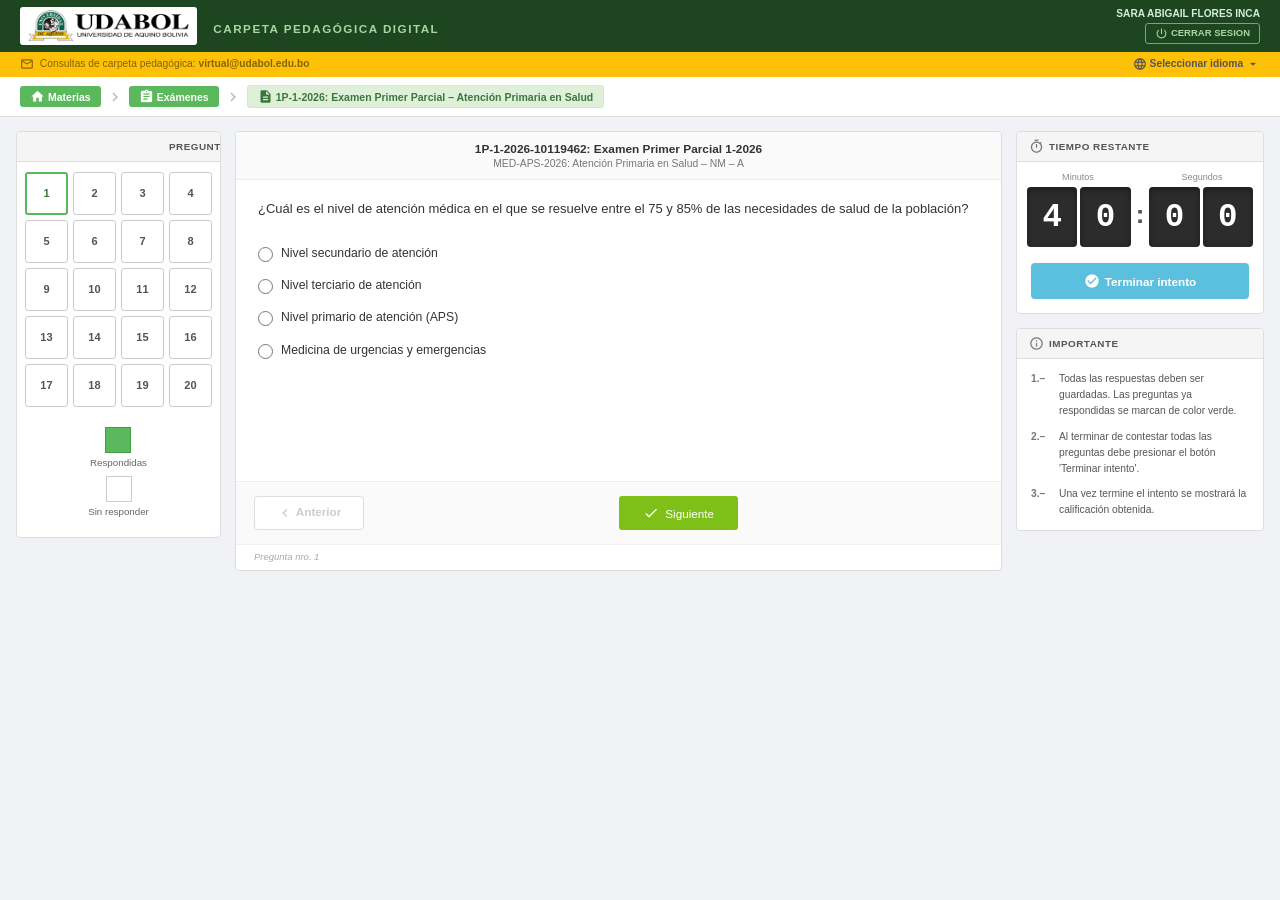
==== index.html @ d642ee8e "mi frist commit v1 feat: new clonw interface" ====
<!DOCTYPE html>
<html lang="es">
<head>
    <meta charset="UTF-8">
    <meta name="viewport" content="width=device-width, initial-scale=1.0">
    <title>Examen Primer Parcial – Atención Primaria | UDABOL</title>
    <link href="https://fonts.googleapis.com/icon?family=Material+Icons" rel="stylesheet">
    <link href="https://fonts.googleapis.com/css2?family=Roboto:wght@400;500;700&display=swap" rel="stylesheet">
    <link rel="stylesheet" href="stile.css">
</head>
<body>

    
<!-- TOP BAR -->
<div class="topbar">
    <div class="topbar-left">
        <div class="logo-box">
            <img src="udabol-logo.png" alt="UDABOL" class="logo-img">
        </div>
        <span class="topbar-center-title">CARPETA PEDAGÓGICA DIGITAL</span>
    </div>
    <div class="topbar-right">
        <div class="topbar-userblock">
            <span class="topbar-username" id="topbar-username">SARA ABIGAIL FLORES INCA</span>
            <button class="btn-cerrar-sesion" onclick="finishAttempt()">
                <span class="material-icons" style="font-size:13px;vertical-align:middle;">power_settings_new</span>
                CERRAR SESION
            </button>
        </div>
    </div>
</div>

<!-- BARRA AMARILLA -->
<div class="alertbar">
    <span>
        <span class="material-icons alertbar-icon">mail_outline</span>
        Consultas de carpeta pedagógica:
        <a href="mailto:virtual@udabol.edu.bo">virtual@udabol.edu.bo</a>
    </span>
    <span class="alertbar-lang">
        <span class="material-icons" style="font-size:14px;vertical-align:middle;">language</span>
        Seleccionar idioma
        <span class="material-icons" style="font-size:14px;vertical-align:middle;">arrow_drop_down</span>
    </span>
</div>

<!-- BREADCRUMB -->
<div class="breadcrumb-bar">
    <span class="crumb crumb-green">
        <span class="material-icons crumb-icon">home</span> Materias
    </span>
    <span class="material-icons crumb-sep">chevron_right</span>
    <span class="crumb crumb-green">
        <span class="material-icons crumb-icon">assignment</span> Exámenes
    </span>
    <span class="material-icons crumb-sep">chevron_right</span>
    <span class="crumb crumb-active">
        <span class="material-icons crumb-icon">description</span>
        1P-1-2026: Examen Primer Parcial – Atención Primaria en Salud
    </span>
</div>

<!-- GRID 3 COLUMNAS -->
<div class="page-grid">

    <!-- IZQUIERDA: Navegación -->
    <aside class="col-left">
        <div class="white-box">
            <div class="box-header">
                <span class="material-icons box-header-icon">grid_view</span>
                PREGUNTAS
            </div>
            <div class="qnav-grid" id="qnav-grid"></div>
            <div class="legend-row">
                <div class="legend-item">
                    <div class="leg-swatch swatch-green"></div>
                    <span>Respondidas</span>
                </div>
                <div class="legend-item">
                    <div class="leg-swatch swatch-empty"></div>
                    <span>Sin responder</span>
                </div>
            </div>
        </div>
    </aside>

    <!-- CENTRO: Pregunta -->
    <main class="col-center">
        <div class="white-box center-card">
            <div class="exam-meta">
                <div class="exam-meta-title">1P-1-2026-10119462: Examen Primer Parcial 1-2026</div>
                <div class="exam-meta-sub">MED-APS-2026: Atención Primaria en Salud – NM – A</div>
            </div>
            <div class="question-body" id="question-body">
                <div class="loading-init">
                    <div class="mini-spinner"></div>
                    <p>Cargando examen…</p>
                </div>
            </div>
            <div class="question-actions">
                <button id="prev-btn" class="btn-prev" onclick="goBack()" disabled>
                    <span class="material-icons" style="font-size:16px;vertical-align:middle;">chevron_left</span>
                    Anterior
                </button>
                <button id="next-btn" class="btn-next" onclick="saveAndNext()" disabled>
                    <span class="material-icons" style="font-size:16px;vertical-align:middle;">check</span>
                    Siguiente
                </button>
            </div>
            <div class="question-footer">
                <span id="q-footer-nro">Pregunta nro. —</span>
            </div>
        </div>
    </main>

    <!-- DERECHA: Timer + Info -->
    <aside class="col-right">
        <div class="white-box timer-card">
            <div class="box-header">
                <span class="material-icons box-header-icon">timer</span>
                TIEMPO RESTANTE
            </div>
            <div class="timer-block">
                <div class="timer-labels">
                    <span>Minutos</span>
                    <span></span>
                    <span>Segundos</span>
                </div>
                <div class="timer-digits" id="timer-digits">
                    <div class="digit" id="d0">4</div>
                    <div class="digit" id="d1">0</div>
                    <div class="t-sep">:</div>
                    <div class="digit" id="d2">0</div>
                    <div class="digit" id="d3">0</div>
                </div>
            </div>
            <div class="timer-btn-row">
                <button id="term-btn" class="btn-term" onclick="finishAttempt()">
                    <span class="material-icons" style="font-size:16px;vertical-align:middle;">check_circle</span>
                    Terminar intento
                </button>
            </div>
        </div>

        <div class="white-box info-card">
            <div class="box-header">
                <span class="material-icons box-header-icon">info_outline</span>
                IMPORTANTE
            </div>
            <ol class="info-list">
                <li>Todas las respuestas deben ser guardadas. Las preguntas ya respondidas se marcan de color verde.</li>
                <li>Al terminar de contestar todas las preguntas debe presionar el botón 'Terminar intento'.</li>
                <li>Una vez termine el intento se mostrará la calificación obtenida.</li>
            </ol>
        </div>
    </aside>
</div>

<!-- STATUS / OVERLAY / MODAL -->
<div id="status-toast" class="toast hidden"></div>
<div id="page-overlay" class="page-overlay hidden">
    <div class="overlay-spinner"></div>
</div>
<div id="finish-modal" class="modal-bg hidden">
    <div class="modal-box">
        <div class="modal-header">
            <span class="material-icons" style="vertical-align:middle;margin-right:6px;">school</span>
            Intento Finalizado
        </div>
        <div class="modal-body">
            <p>Respondidas: <strong id="m-ans">—</strong> / 20</p>
            <p class="modal-thanks">¡Intento Finalizado!</p>
        </div>
        <div class="modal-footer">
            <button class="btn-next" onclick="document.getElementById('finish-modal').classList.add('hidden')">
                <span class="material-icons" style="font-size:16px;vertical-align:middle;">close</span>
                Cerrar
            </button>
        </div>
    </div>
</div>

<script>
/* ════════════════════════════════════════════════════
   BANCO DE PREGUNTAS — 20 preguntas de Atención Primaria
   Embebidas directamente, sin depender del servidor
════════════════════════════════════════════════════ */
const QUESTIONS = [
    {
        id: 1,
        text: '¿Cuál es el nivel de atención médica en el que se resuelve entre el 75 y 85% de las necesidades de salud de la población?',
        options: { a: 'Nivel secundario de atención', b: 'Nivel terciario de atención', c: 'Nivel primario de atención (APS)', d: 'Medicina de urgencias y emergencias' }
    },
    {
        id: 2,
        text: 'En la Atención Primaria de Salud, ¿cuál de los siguientes principios fue declarado en la Conferencia de Alma-Ata (1978)?',
        options: { a: 'La salud es un privilegio exclusivo de países desarrollados', b: 'La salud para todos en el año 2000 mediante la APS', c: 'La medicina especializada debe preceder a la atención básica', d: 'El acceso a la salud depende exclusivamente del ingreso económico' }
    },
    {
        id: 3,
        text: 'Un paciente de 62 años presenta tos productiva de más de 3 semanas, pérdida de peso y sudoración nocturna. ¿Cuál es la primera sospecha diagnóstica en APS?',
        options: { a: 'Neumonía bacteriana adquirida en la comunidad', b: 'Asma bronquial severa', c: 'Tuberculosis pulmonar', d: 'Cáncer de pulmón en estadio IV' }
    },
    {
        id: 4,
        text: '¿Cuál es la vacuna que se administra al recién nacido en las primeras 24 horas de vida, según el esquema de vacunación en Bolivia?',
        options: { a: 'Triple viral (SRP)', b: 'BCG y vacuna contra la hepatitis B', c: 'Pentavalente y antipolio oral', d: 'Antineumocócica y antirrotavirus' }
    },
    {
        id: 5,
        text: 'Una madre trae a su niño de 3 años con fiebre de 38.8°C, tos y rinorrea de 4 días de evolución, sin dificultad respiratoria. ¿Cuál es el manejo más apropiado en APS?',
        options: { a: 'Internación y antibioticoterapia intravenosa inmediata', b: 'Solicitar tomografía de tórax urgente', c: 'Tratamiento sintomático, hidratación y control en 48 horas', d: 'Administración de corticoides inhalados de forma urgente' }
    },
    {
        id: 6,
        text: '¿Cuál de los siguientes parámetros se utiliza para clasificar la desnutrición según la OMS en niños menores de 5 años?',
        options: { a: 'Índice de masa corporal (IMC) mayor a 30', b: 'Peso para la talla (P/T) con puntaje Z menor a -2', c: 'Circunferencia abdominal mayor al percentil 90', d: 'Hemoglobina glicosilada (HbA1c) mayor al 6.5%' }
    },
    {
        id: 7,
        text: 'En el control prenatal, ¿cuántas consultas mínimas recomienda la OMS para un embarazo de bajo riesgo?',
        options: { a: '2 consultas (primer y tercer trimestre)', b: '4 consultas distribuidas a lo largo del embarazo', c: '8 o más contactos con el sistema de salud', d: '12 consultas mensuales desde el primer mes' }
    },
    {
        id: 8,
        text: '¿Cuál es la definición de "cobertura de vacunación" en el contexto de la Atención Primaria de Salud?',
        options: { a: 'El porcentaje de vacunas vencidas eliminadas del stock', b: 'El número de dosis de vacunas almacenadas en el centro de salud', c: 'El porcentaje de personas de la población objetivo que recibieron las vacunas programadas', d: 'La temperatura de conservación adecuada de las vacunas en la cadena de frío' }
    },
    {
        id: 9,
        text: 'Un paciente con diagnóstico de hipertensión arterial esencial (estadio 1) acude a consulta en el primer nivel. ¿Cuál es el tratamiento inicial recomendado?',
        options: { a: 'Digoxina más furosemida en dosis alta', b: 'Cambios en el estilo de vida durante 3 a 6 meses y seguimiento', c: 'Derivación inmediata a cardiología para inicio de tratamiento', d: 'Anticoagulación con warfarina y control semanal' }
    },
    {
        id: 10,
        text: '¿Qué instrumento de tamizaje se utiliza en APS para detectar depresión en adultos de forma breve y validada?',
        options: { a: 'Escala de Apgar familiar', b: 'Test de Audit-C', c: 'Cuestionario PHQ-9 (Patient Health Questionnaire)', d: 'Escala de Braden para úlceras por presión' }
    },
    {
        id: 11,
        text: 'En el modelo de atención familiar de APS, ¿cuál es el objetivo principal del "diagnóstico de salud familiar"?',
        options: { a: 'Identificar enfermedades raras en miembros de la familia', b: 'Determinar los problemas de salud, recursos y riesgos del grupo familiar para planificar intervenciones', c: 'Realizar cirugías ambulatorias en el domicilio del paciente', d: 'Sustituir la historia clínica individual por la historia colectiva' }
    },
    {
        id: 12,
        text: '¿Cuál de las siguientes acciones corresponde a la prevención primaria en salud?',
        options: { a: 'Diagnóstico precoz de diabetes mediante tamizaje en adultos mayores', b: 'Rehabilitación de pacientes después de un accidente cerebrovascular', c: 'Vacunación, educación sanitaria y promoción de hábitos saludables', d: 'Tratamiento oportuno de la tuberculosis para evitar contagios' }
    },
    {
        id: 13,
        text: 'Una paciente de 28 años embarazada a las 20 semanas presenta presión arterial de 150/100 mmHg en dos tomas con 6 horas de diferencia, sin proteinuria. ¿Cuál es el diagnóstico más probable?',
        options: { a: 'Hipertensión crónica preexistente', b: 'Preeclampsia con criterios de severidad', c: 'Hipertensión gestacional', d: 'Eclampsia inminente' }
    },
    {
        id: 14,
        text: '¿Cuál es la diarrea que representa mayor riesgo de mortalidad en niños menores de 5 años según la OMS?',
        options: { a: 'Diarrea crónica con moco y sangre', b: 'Diarrea aguda con deshidratación grave', c: 'Diarrea persistente con flatulencia', d: 'Diarrea osmótica por intolerancia a la lactosa' }
    },
    {
        id: 15,
        text: 'En el Programa de Control del Niño Sano, ¿qué evalúa la escala de Denver II?',
        options: { a: 'El estado nutricional mediante tablas de peso y talla', b: 'El desarrollo psicomotor en áreas personal-social, motora fina, lenguaje y motora gruesa', c: 'El riesgo cardiovascular en niños mayores de 10 años', d: 'La madurez pulmonar fetal antes del nacimiento' }
    },
    {
        id: 16,
        text: 'Un hombre de 50 años con IMC de 31 kg/m², sin síntomas, consulta para chequeo. La glucemia en ayunas es de 118 mg/dL. ¿Cuál es la clasificación diagnóstica?',
        options: { a: 'Diabetes mellitus tipo 2 establecida', b: 'Hipoglucemia de ayuno', c: 'Glucemia en ayunas alterada (prediabetes)', d: 'Síndrome metabólico con hiperglucemia severa' }
    },
    {
        id: 17,
        text: '¿Cuál es el método anticonceptivo de barrera más eficaz para la prevención simultánea de embarazo e infecciones de transmisión sexual (ITS)?',
        options: { a: 'Diafragma cervical con espermicida', b: 'Condón masculino de látex usado correctamente', c: 'Dispositivo intrauterino de cobre (DIU-T)', d: 'Método de lactancia materna exclusiva (MELA)' }
    },
    {
        id: 18,
        text: '¿Cuál es la primera causa de morbimortalidad evitable en el mundo según la OMS, que el equipo de APS debe abordar con consejería?',
        options: { a: 'Consumo de alcohol en menores de edad', b: 'Tabaquismo y consumo de tabaco en todas sus formas', c: 'Sedentarismo y actividad física insuficiente', d: 'Consumo excesivo de azúcares refinados' }
    },
    {
        id: 19,
        text: 'En el seguimiento de un paciente con diabetes mellitus tipo 2 en APS, ¿con qué frecuencia se recomienda solicitar la hemoglobina glicosilada (HbA1c)?',
        options: { a: 'Una vez al año, en el mes de enero', b: 'Cada 3 a 6 meses según el grado de control glucémico', c: 'Solo cuando el paciente refiere síntomas hiperglucémicos', d: 'Mensualmente junto con la glicemia en ayunas' }
    },
    {
        id: 20,
        text: '¿Cuál es el criterio de la OMS para clasificar la anemia en mujeres adultas no embarazadas?',
        options: { a: 'Hemoglobina menor a 13 g/dL', b: 'Hemoglobina menor a 12 g/dL', c: 'Hematocrito menor al 45%', d: 'Ferritina sérica menor a 50 ng/mL' }
    }
];

/* ════════════════════════════════════════════════════
   ESTADO DEL EXAMEN
════════════════════════════════════════════════════ */
const TOTAL       = QUESTIONS.length;   // 20
let qIndex        = 0;
let answers       = {};
let timerInterval = null;
let timeLeft      = 40 * 60;           // 40 minutos
let timerStarted  = false;             // arranca con la primera respuesta

/* ── Helpers ── */
const $  = id => document.getElementById(id);
const ov = s  => $('page-overlay').classList.toggle('hidden', !s);

function toast(msg, cls = 'info', ms = 3500) {
    const el = $('status-toast');
    el.textContent = msg;
    el.className   = `toast ${cls}`;
    el.classList.remove('hidden');
    clearTimeout(el._t);
    el._t = setTimeout(() => el.classList.add('hidden'), ms);
}

/* ── Timer ── */
function renderTimer(t) {
    if (t < 0) t = 0;
    const m = String(Math.floor(t / 60)).padStart(2, '0');
    const s = String(t % 60).padStart(2, '0');
    ['d0','d1','d2','d3'].forEach((id, i) => $(id).textContent = (m + s)[i]);
    $('timer-digits').classList.toggle('digits-warn', t <= 300);
}

function startTimer() {
    if (timerStarted) return;
    timerStarted = true;
    timerInterval = setInterval(() => {
        timeLeft--;
        renderTimer(timeLeft);
        if (timeLeft <= 0) {
            clearInterval(timerInterval);
            toast('¡Tiempo terminado!', 'warn', 8000);
            finishAttempt(true);
        }
    }, 1000);
}

/* ── Navegación lateral ── */
function buildNav() {
    const grid = $('qnav-grid');
    grid.innerHTML = '';
    for (let i = 0; i < TOTAL; i++) {
        const btn = document.createElement('button');
        btn.id        = `qb-${i}`;
        btn.textContent = i + 1;

        if (i === TOTAL - 1) {
            /* Botón 20: abre UDABOL en nueva pestaña */
            btn.className = 'qbtn qbtn-link';
            btn.title     = 'Ir a UDABOL';
            btn.onclick   = () => window.open('https://virtual.udabol.edu.bo/carpetaverde/estudiante/examenes', '_blank');
        } else {
            btn.className = 'qbtn';
            btn.onclick   = () => { recordCurrent(); loadQ(i); };
        }
        grid.appendChild(btn);
    }
    refreshNav();
}

function refreshNav() {
    for (let i = 0; i < TOTAL; i++) {
        const btn = $(`qb-${i}`);
        if (!btn) continue;
        btn.className = 'qbtn';
        if (i === qIndex)       btn.classList.add('qbtn-active');
        if (answers[i] != null) btn.classList.add('qbtn-done');
    }
}

/* ── Guardar respuesta actual en estado local ── */
function recordCurrent() {
    const sel = document.querySelector('input[name="opt"]:checked');
    if (sel) {
        answers[qIndex] = sel.value;
        refreshNav();
    }
}

/* ── Cargar pregunta (100% local) ── */
function loadQ(idx) {
    if (idx < 0 || idx >= TOTAL) return;
    qIndex = idx;
    const q     = QUESTIONS[idx];
    const saved = answers[idx];

    $('question-body').innerHTML = `
        <p class="q-text">${q.text}</p>
        <div class="options-list">
            ${['a','b','c','d'].map(o => `
            <label class="option-row" id="lb-${o}">
                <input type="radio" name="opt" value="${o}"
                       ${saved === o ? 'checked' : ''}
                       onchange="onPick('${o}')">
                ${q.options[o]}
            </label>`).join('')}
        </div>`;

    $('q-footer-nro').textContent = `Pregunta nro. ${q.id}`;
    refreshNav();

    /* habilitar/deshabilitar Anterior */
    $('prev-btn').disabled = idx === 0;
}

/* ── Al elegir opción ── */
function onPick(val) {
    document.querySelectorAll('.option-row').forEach(l => l.classList.remove('option-selected'));
    const lbl = $(`lb-${val}`);
    if (lbl) lbl.classList.add('option-selected');
    answers[qIndex] = val;
    refreshNav();
    startTimer(); /* arranca el timer en la primera selección */
}

/* ── Botón Anterior ── */
function goBack() {
    recordCurrent();
    if (qIndex > 0) loadQ(qIndex - 1);
}

/* ── Botón Siguiente ── */
function saveAndNext() {
    recordCurrent();
    if (qIndex < TOTAL - 1) {
        loadQ(qIndex + 1);
    } else {
        toast('Última pregunta. Puedes terminar el intento.', 'info', 5000);
    }
}

/* ── Terminar intento ── */
function finishAttempt(auto = false) {
    if (!auto && !confirm('¿Estás seguro de que quieres terminar el intento?')) return;
    clearInterval(timerInterval);
    $('m-ans').textContent = Object.keys(answers).length;
    $('finish-modal').classList.remove('hidden');
    ['prev-btn','next-btn','term-btn'].forEach(id => $(id).disabled = true);
}

/* ════════════════════════════════════════════════════
   INICIO — cargar directamente al abrir la página
════════════════════════════════════════════════════ */
window.addEventListener('DOMContentLoaded', () => {
    renderTimer(timeLeft);
    buildNav();
    loadQ(0);
    $('prev-btn').disabled = true;
    $('next-btn').disabled = false;
});
/* ════════════════════════════════════════════════════
   REGISTRO DEL SERVICE WORKER (Para funcionar Offline)
════════════════════════════════════════════════════ */
if ('serviceWorker' in navigator) {
    window.addEventListener('load', () => {
        navigator.serviceWorker.register('./sw.js')
            .then(registration => {
                console.log('Service Worker registrado con éxito:', registration.scope);
            })
            .catch(error => {
                console.log('Fallo al registrar el Service Worker:', error);
            });
    });
}
</script>
</body>
</html>
---- stile.css ----
/* ============================================================
   UDABOL – Réplica exacta (desktop + mobile)
   ============================================================ */

*, *::before, *::after { box-sizing: border-box; margin: 0; padding: 0; }

body {
    font-family: -apple-system, BlinkMacSystemFont, "Segoe UI", Arial, sans-serif;
    font-size: 13px;
    background: #f0f2f5;
    color: #333;
    min-height: 100vh;
}

/* ════════════════════════════════════
   TOP BAR
════════════════════════════════════ */
.topbar {
    background-color: #1d4620;
    color: #fff;
    display: flex;
    justify-content: space-between;
    align-items: center;
    padding: 7px 20px;
    gap: 12px;
}
.topbar-left  { display: flex; align-items: center; gap: 16px; }
.topbar-right { display: flex; align-items: center; }

.logo-box {
    background: #fff;
    border-radius: 3px;
    padding: 3px 8px;
    display: flex;
    align-items: center;
}
.logo-img { height: 32px; width: auto; display: block; object-fit: contain; }

.topbar-center-title {
    font-size: 0.9em;
    font-weight: 700;
    letter-spacing: 1.5px;
    color: #a8d5a2;
    margin-top: 5px;
}

.topbar-userblock {
    display: flex;
    flex-direction: column;
    align-items: flex-end;
    gap: 3px;
}
.topbar-username {
    font-size: 0.78em;
    font-weight: 700;
    color: #d4edda;
    line-height: 1.2;
    text-align: right;
}
.btn-cerrar-sesion {
    background: transparent;
    border: 1px solid #6aaf6e;
    color: #a8d5a2;
    border-radius: 3px;
    padding: 3px 9px;
    font-size: 0.73em;
    font-weight: 700;
    cursor: pointer;
    white-space: nowrap;
}

/* ════════════════════════════════════
   ALERT BAR
════════════════════════════════════ */
.alertbar {
    background-color: #ffc107;
    border-bottom: 1px solid #ffc107;
    padding: 5px 20px;
    display: flex;
    justify-content: space-between;
    align-items: center;
    font-size: 0.79em;
    color: #856404;
    flex-wrap: wrap;
    gap: 6px;
}
.alertbar a { color: #856404; font-weight: 700; text-decoration: none; }
.alertbar-lang { cursor: pointer; font-weight: 700; color: #555; white-space: nowrap; }
.alertbar-icon { font-size: 14px !important; vertical-align: middle; margin-right: 3px; }

/* ════════════════════════════════════
   BREADCRUMB
════════════════════════════════════ */
.breadcrumb-bar {
    background: #fff;
    border-bottom: 1px solid #ddd;
    padding: 8px 20px;
    display: flex;
    align-items: center;
    flex-wrap: wrap;
    gap: 5px;
    font-size: 0.81em;
}
.crumb {
    padding: 3px 10px;
    border-radius: 3px;
    font-weight: 600;
    white-space: nowrap;
    display: inline-flex;
    align-items: center;
    gap: 3px;
}
.crumb-green  { background: #5cb85c; color: #fff; }
.crumb-active { background: #dff0d8; color: #3c763d; border: 1px solid #d6e9c6; }
.crumb-sep    { color: #bbb; font-size: 18px !important; vertical-align: middle; }
.crumb-icon   { font-size: 15px !important; }

/* ════════════════════════════════════
   GRID PRINCIPAL  –  3 columnas
════════════════════════════════════ */
.page-grid {
    max-width: 1380px;
    margin: 0 auto;
    padding: 14px 16px;
    display: grid;
    grid-template-columns: 205px 1fr 248px;
    gap: 14px;
    align-items: start;
}

/* ════════════════════════════════════
   BOX BASE
════════════════════════════════════ */
.white-box {
    background: #fff;
    border: 1px solid #ddd;
    border-radius: 4px;
    overflow: hidden;
}
.box-header {
    background: #f5f5f5;
    border-bottom: 1px solid #ddd;
    padding: 7px 12px;
    font-size: 0.76em;
    font-weight: 700;
    color: #555;
    letter-spacing: 0.5px;
    text-transform: uppercase;
    display: flex;
    align-items: center;
    gap: 5px;
}
.box-header-icon { font-size: 15px !important; color: #777; }

/* ════════════════════════════════════
   COLUMNA IZQUIERDA – botones nav
════════════════════════════════════ */
.col-left .white-box { padding-bottom: 6px; }

.qnav-grid {
    display: grid;
    grid-template-columns: repeat(4, 1fr);
    gap: 5px;
    padding: 10px 8px;
}

/* Botón de pregunta — sin hover, simple */
.qbtn {
    aspect-ratio: 1;
    border: 1px solid #ccc;
    border-radius: 3px;
    background: #fff;
    color: #555;
    font-size: 0.85em;
    font-weight: 600;
    cursor: pointer;
    display: flex;
    align-items: center;
    justify-content: center;
    line-height: 1;
    /* Sin transición ni hover */
}

/* Activo (pregunta actual) */
.qbtn.qbtn-active {
    border: 2px solid #5cb85c;
    color: #3c763d;
    font-weight: 700;
}

/* Respondida → verde sólido */
.qbtn.qbtn-done                    { background: #5cb85c; color: #fff; border-color: #449d44; }
.qbtn.qbtn-done.qbtn-active        { outline-color: #fff; }

/* Leyenda */
.legend-row {
    display: flex;
    justify-content: center;
    flex-direction: column;
    align-items: center;
    gap: 8px;
    padding: 10px 8px 14px;
}
.legend-item { display: flex; flex-direction: column; align-items: center; gap: 4px; font-size: 0.75em; color: #666; }
.leg-swatch  { width: 26px; height: 26px; border: 1px solid #ccc; flex-shrink: 0; display: flex; align-items: center; justify-content: center; box-sizing: border-box; }
.swatch-green { background: #5cb85c; border-color: #449d44; }
.swatch-empty { background: #fff; }

/* ════════════════════════════════════
   COLUMNA CENTRO
════════════════════════════════════ */
.center-card {
    display: flex;
    flex-direction: column;
    min-height: 440px;
}

.exam-meta {
    padding: 10px 18px;
    border-bottom: 1px solid #eee;
    background: #fafafa;
    text-align: center;
}
.exam-meta-title { font-size: 0.91em; font-weight: 700; color: #333; }
.exam-meta-sub   { font-size: 0.8em; color: #777; margin-top: 2px; }

.question-body {
    padding: 18px 22px;
    flex: 1;
}

/* Loading */
.loading-init {
    display: flex; flex-direction: column; align-items: center;
    justify-content: center; gap: 14px;
    color: #999; font-size: 0.9em; padding: 40px 0;
}
.mini-spinner {
    width: 30px; height: 30px;
    border: 4px solid #ddd;
    border-top-color: #5cb85c;
    border-radius: 50%;
    animation: spin 0.8s linear infinite;
}

/* Texto pregunta */
.q-text {
    font-size: 1em;
    line-height: 1.75;
    color: #333;
    margin-bottom: 18px;
}

/* ── Opciones: radio plano, sin caja, idéntico a la imagen ── */
.options-list {
    display: flex;
    flex-direction: column;
    gap: 4px;          /* espacio mínimo entre opciones */
}

.option-row {
    display: flex;
    align-items: flex-start;
    gap: 8px;
    padding: 5px 0;    /* solo padding vertical, sin borde ni fondo */
    cursor: pointer;
    font-size: 0.94em;
    color: #333;
    line-height: 1.5;
    background: none;
    border: none;
}

/* Radio nativo — sin estilos adicionales */
.option-row input[type=radio] {
    margin-top: 3px;
    flex-shrink: 0;
    cursor: pointer;
    width: 15px;
    height: 15px;
}

/* Sin clase .option-selected — el radio nativo muestra el estado */

/* Error block */
.error-block {
    text-align: center; padding: 40px 20px;
    display: flex; flex-direction: column; gap: 12px; color: #666;
}
.err-detail { font-size: 0.82em; color: #dc3545; }

/* Botones Anterior / Siguiente */
.question-actions {
    display: flex;
    justify-content: center;      /* centrado como en la imagen */
    gap: 10px;
    padding: 14px 18px;
    border-top: 1px solid #eee;
    background: #fafafa;
}

.btn-prev {
    background: #fff;
    color: #5cb85c;
    border: 1px solid #5cb85c;
    border-radius: 4px;
    padding: 8px 22px;
    font-size: 0.9em;
    font-weight: 700;
    cursor: pointer;
}
.btn-prev:disabled { color: #ccc; border-color: #ddd; cursor: not-allowed; }

/* Siguiente — verde exacto de la imagen, centrado, pequeño */
.btn-next {
    background: #7ec017;
    color: #fff;
    border: none;
    border-radius: 3px;
    padding: 8px 24px;
    font-size: 0.9em;
    font-weight: normal;
    cursor: pointer;
    display: flex;
    align-items: center;
    gap: 6px;
    margin: 0 auto;
}
.btn-next:disabled { background: #ccc; cursor: not-allowed; }

.question-footer {
    padding: 6px 18px 8px;
    font-size: 0.73em;
    color: #aaa;
    font-style: italic;
    border-top: 1px solid #f2f2f2;
}

/* ════════════════════════════════════
   COLUMNA DERECHA
════════════════════════════════════ */
.col-right { display: flex; flex-direction: column; gap: 14px; }

/* Timer */
.timer-card { padding-bottom: 0; }
.timer-block { padding: 10px 10px 6px; }

.timer-labels {
    display: grid;
    grid-template-columns: 1fr 22px 1fr;
    font-size: 0.7em;
    color: #888;
    text-align: center;
    margin-bottom: 5px;
}

.timer-digits {
    display: flex;
    justify-content: center;
    align-items: center;
    gap: 3px;
}

.digit {
    background: #2c2c2c;
    color: #fff;
    font-family: 'Courier New', Courier, monospace;
    font-size: 2.5em;
    font-weight: 700;
    width: 52px;
    height: 60px;
    display: flex; align-items: center; justify-content: center;
    border-radius: 4px;
    box-shadow: inset 0 3px 6px rgba(0,0,0,.35);
    user-select: none;
}

.t-sep {
    font-size: 2em;
    font-weight: 700;
    color: #555;
    padding: 0 2px;
    margin-bottom: 5px;
    user-select: none;
}

.timer-digits.digits-warn .digit {
    background: #c0392b;
    animation: blink 1s ease-in-out infinite;
}
@keyframes blink { 0%,100%{opacity:1} 50%{opacity:.72} }

.timer-btn-row { padding: 10px 14px 14px; }

.btn-term {
    width: 100%;
    background: #5bc0de;
    color: #fff;
    border: none;
    border-radius: 4px;
    padding: 10px;
    font-size: 0.9em;
    font-weight: 700;
    cursor: pointer;
    display: flex;
    align-items: center;
    justify-content: center;
    gap: 5px;
}
.btn-term:disabled { background: #b0b8bc; cursor: not-allowed; }

/* Info */
.info-list {
    list-style: none;
    padding: 12px 14px;
    counter-reset: ic;
    display: flex; flex-direction: column; gap: 10px;
}
.info-list li {
    counter-increment: ic;
    display: flex; gap: 8px;
    font-size: 0.79em;
    line-height: 1.55;
    color: #555;
}
.info-list li::before {
    content: counter(ic)".–";
    font-weight: 700;
    color: #777;
    flex-shrink: 0;
    min-width: 20px;
}

/* ════════════════════════════════════
   TOAST / OVERLAY / MODAL
════════════════════════════════════ */
.toast {
    position: fixed;
    bottom: 22px; left: 50%; transform: translateX(-50%);
    padding: 9px 22px;
    border-radius: 5px;
    color: #fff; font-weight: 700; font-size: 0.86em;
    z-index: 1000;
    box-shadow: 0 4px 16px rgba(0,0,0,.22);
    white-space: nowrap; max-width: 90vw;
    overflow: hidden; text-overflow: ellipsis;
}
.toast.info { background: #17a2b8; }
.toast.ok   { background: #28a745; }
.toast.err  { background: #dc3545; }
.toast.warn { background: #e67e22; }

.page-overlay {
    position: fixed; inset: 0;
    background: rgba(0,0,0,.38);
    display: flex; align-items: center; justify-content: center;
    z-index: 2000;
}
.overlay-spinner {
    width: 44px; height: 44px;
    border: 5px solid rgba(255,255,255,.3);
    border-top-color: #fff;
    border-radius: 50%;
    animation: spin .7s linear infinite;
}
@keyframes spin { to { transform: rotate(360deg); } }

.modal-bg {
    position: fixed; inset: 0;
    background: rgba(0,0,0,.50);
    display: flex; align-items: center; justify-content: center;
    z-index: 3000; padding: 16px;
}
.modal-box {
    background: #fff; border-radius: 6px;
    max-width: 380px; width: 100%;
    box-shadow: 0 12px 38px rgba(0,0,0,.3);
    overflow: hidden;
    animation: mIn .22s ease;
}
@keyframes mIn { from{transform:scale(.9);opacity:0} to{transform:scale(1);opacity:1} }
.modal-header { background: #1d4620; color: #fff; padding: 16px 20px; font-size: 1.05em; font-weight: 700; display:flex; align-items:center; gap:8px; }
.modal-body   { padding: 20px; display: flex; flex-direction: column; gap: 10px; font-size: .92em; color: #444; }
.modal-thanks { background: #dff0d8; border: 1px solid #d6e9c6; color: #3c763d;
                border-radius: 4px; padding: 10px 14px; font-weight: 700; text-align: center; margin-top: 6px; }
.modal-footer { padding: 14px 20px; border-top: 1px solid #eee; display: flex; justify-content: flex-end; }

.hidden { display: none !important; }

/* ════════════════════════════════════
   RESPONSIVE – TABLET  ≤ 1024px
════════════════════════════════════ */
@media (max-width: 1024px) {
    .page-grid {
        grid-template-columns: 1fr;
        gap: 12px;
    }
    .col-left   { order: 1; }
    .col-center { order: 2; }
    .col-right  { order: 3; flex-direction: row; gap: 12px; }
    .col-right > .white-box { flex: 1; }
    /* 2 filas × 10 */
    .qnav-grid { grid-template-columns: repeat(10, 1fr); }
}

/* ════════════════════════════════════
   RESPONSIVE – MÓVIL  ≤ 600px
   Idéntico a las imágenes de referencia
════════════════════════════════════ */
@media (max-width: 600px) {

    /* ── Top bar ── */
    .topbar-center-title { display: none; }
    .topbar { padding: 6px 10px; }
    .topbar-username {
        max-width: 150px; font-size: 0.74em;
        overflow: hidden; text-overflow: ellipsis; white-space: nowrap;
    }

    /* ── Alertbar / Breadcrumb ── */
    .alertbar {
        flex-direction: column; align-items: flex-start;
        font-size: 0.75em; padding: 5px 10px;
    }
    .breadcrumb-bar { padding: 7px 10px; font-size: 0.75em; }
    .crumb-active   { word-break: break-word; }

    /* ── Grid: 1 columna, nav ARRIBA ── */
    body { background: #fff; }
    .page-grid {
        grid-template-columns: 1fr;
        padding: 0;
        gap: 0;
    }
    .white-box {
        border: none;
        border-radius: 0;
        margin-bottom: 0;
    }
    .col-left .box-header { display: none; } /* Ocultar header PREGUNTAS en móvil */

    .col-left   { order: 1; }
    .col-center { order: 2; }
    .col-right  { order: 3; flex-direction: column; }
    .qnav-grid {
        display: flex;
        flex-direction: column;
        align-items: center;       /* centrado */
        gap: 5px;
        padding: 10px 12px;
        max-height: 280px;
        overflow-y: auto;
    }

    .qbtn {
        aspect-ratio: unset;
        appearance: none;
        -webkit-appearance: none;
        width: 28px !important;
        height: 28px !important;
        min-width: 28px !important;
        max-width: 28px !important;
        min-height: 28px !important;
        max-height: 28px !important;
        box-sizing: border-box !important;
        border: 1px solid #ccc !important;
        border-radius: 0 !important;          
        font-size: 0.85em;
        font-weight: normal !important;       
        color: #555;
        background: #fff;
        display: flex !important;
        align-items: center !important;
        justify-content: center !important;
        padding: 0 !important;
        margin: 0 !important;
    }
    .qbtn.qbtn-active { font-weight: normal; border: 1px solid #5cb85c; }

    /* ── Leyenda ── */
    .legend-row {
        flex-direction: column;
        align-items: center;
        gap: 10px;
        padding: 6px 12px 18px;
    }
    .legend-item { display: flex; flex-direction: column; align-items: center; gap: 4px; font-size: 0.75em; color: #666; }
.leg-swatch  { width: 28px; height: 28px; border: 1px solid #ccc; flex-shrink: 0; display: flex; align-items: center; justify-content: center; box-sizing: border-box; }
.swatch-green { background: #5cb85c; border-color: #449d44; }
.swatch-empty { background: #fff; }

    .exam-meta {
        padding: 15px 12px;
        background: #fff;
        border-top: 1px solid #eee;
        border-bottom: 1px solid #eee;
    }
    .exam-meta-title { font-size: 0.95em; margin-bottom: 8px; }
    .exam-meta-sub   { font-size: 0.85em; }

    /* ── Pregunta ── */
    .question-body { padding: 20px 14px; background: #fff; }
    .q-text        { font-size: 1.05em; line-height: 1.5; color: #444; }

    /* ── Opciones: radio plano, idéntico a imagen ── */
    .options-list { gap: 12px; }
    .option-row { font-size: 0.95em; padding: 4px 0; color: #555; align-items: center; }

    /* ── Botones: Siguiente centrado exacto ── */
    .question-actions {
        flex-direction: column;
        align-items: center;
        padding: 20px 14px;
        gap: 8px;
        border-top: none;
        background: none;
    }
    .btn-next {
        width: auto;
        min-width: 140px;
        padding: 10px 18px;
        font-size: 0.9em;
        justify-content: center;
        background: #7ec017;
    }
    .btn-prev {
        display: none; /* En la imagen no se ve botón anterior, simplificamos */
    }

    /* ── Timer ── */
    .digit  { width: 42px; height: 50px; font-size: 2em; }
    .t-sep  { font-size: 1.6em; }

    /* ── Toast ── */
    .toast { font-size: 0.79em; padding: 8px 14px; bottom: 10px; }
}
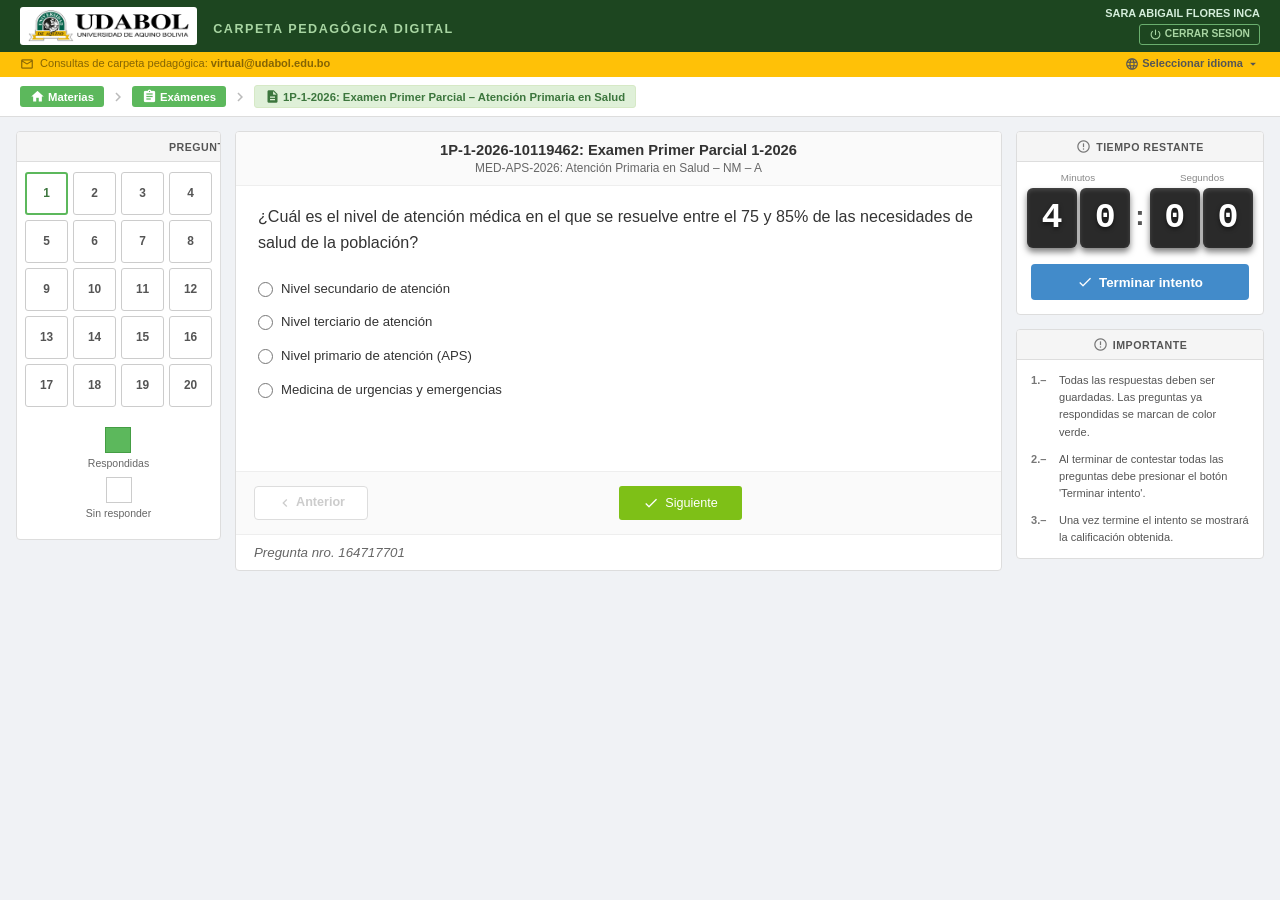
==== commit c27fc4ab: "mi frist commit v1 fix: add new version 2.1" ====
--- a/index.html
+++ b/index.html
@@ -116,8 +116,8 @@
     <!-- DERECHA: Timer + Info -->
     <aside class="col-right">
         <div class="white-box timer-card">
-            <div class="box-header">
-                <span class="material-icons box-header-icon">timer</span>
+            <div class="box-header" style="justify-content: center;">
+                <span class="material-icons box-header-icon">error_outline</span>
                 TIEMPO RESTANTE
             </div>
             <div class="timer-block">
@@ -136,15 +136,15 @@
             </div>
             <div class="timer-btn-row">
                 <button id="term-btn" class="btn-term" onclick="finishAttempt()">
-                    <span class="material-icons" style="font-size:16px;vertical-align:middle;">check_circle</span>
+                    <span class="material-icons" style="font-size:16px;vertical-align:middle;">check</span>
                     Terminar intento
                 </button>
             </div>
         </div>
 
         <div class="white-box info-card">
-            <div class="box-header">
-                <span class="material-icons box-header-icon">info_outline</span>
+            <div class="box-header" style="justify-content: center;">
+                <span class="material-icons box-header-icon">error_outline</span>
                 IMPORTANTE
             </div>
             <ol class="info-list">
@@ -395,7 +395,7 @@
             </label>`).join('')}
         </div>`;
 
-    $('q-footer-nro').textContent = `Pregunta nro. ${q.id}`;
+    $('q-footer-nro').textContent = `Pregunta nro. 1647177${String(q.id).padStart(2, '0')}`;
     refreshNav();
 
     /* habilitar/deshabilitar Anterior */
--- a/stile.css
+++ b/stile.css
@@ -6,7 +6,7 @@
 
 body {
     font-family: -apple-system, BlinkMacSystemFont, "Segoe UI", Arial, sans-serif;
-    font-size: 13px;
+    font-size: 14px;
     background: #f0f2f5;
     color: #333;
     min-height: 100vh;
@@ -221,8 +221,8 @@
     background: #fafafa;
     text-align: center;
 }
-.exam-meta-title { font-size: 0.91em; font-weight: 700; color: #333; }
-.exam-meta-sub   { font-size: 0.8em; color: #777; margin-top: 2px; }
+.exam-meta-title { font-size: 1.05em; font-weight: 700; color: #333; }
+.exam-meta-sub   { font-size: 0.85em; color: #666; margin-top: 3px; }
 
 .question-body {
     padding: 18px 22px;
@@ -245,8 +245,8 @@
 
 /* Texto pregunta */
 .q-text {
-    font-size: 1em;
-    line-height: 1.75;
+    font-size: 1.15em;
+    line-height: 1.6;
     color: #333;
     margin-bottom: 18px;
 }
@@ -329,11 +329,11 @@
 .btn-next:disabled { background: #ccc; cursor: not-allowed; }
 
 .question-footer {
-    padding: 6px 18px 8px;
-    font-size: 0.73em;
-    color: #aaa;
+    padding: 10px 18px;
+    font-size: 0.95em;
+    color: #666;
     font-style: italic;
-    border-top: 1px solid #f2f2f2;
+    border-top: 1px solid #eee;
 }
 
 /* ════════════════════════════════════
@@ -362,7 +362,7 @@
 }
 
 .digit {
-    background: #2c2c2c;
+    background: #2a2a2a;
     color: #fff;
     font-family: 'Courier New', Courier, monospace;
     font-size: 2.5em;
@@ -370,8 +370,9 @@
     width: 52px;
     height: 60px;
     display: flex; align-items: center; justify-content: center;
-    border-radius: 4px;
-    box-shadow: inset 0 3px 6px rgba(0,0,0,.35);
+    border-radius: 6px;
+    box-shadow: 0 4px 6px rgba(0,0,0,0.5), inset 0 2px 4px rgba(255,255,255,0.15);
+    text-shadow: 0 2px 4px rgba(0,0,0,0.5);
     user-select: none;
 }
 
@@ -394,18 +395,18 @@
 
 .btn-term {
     width: 100%;
-    background: #5bc0de;
+    background: #428bca;
     color: #fff;
     border: none;
     border-radius: 4px;
     padding: 10px;
-    font-size: 0.9em;
+    font-size: 0.95em;
     font-weight: 700;
     cursor: pointer;
     display: flex;
     align-items: center;
     justify-content: center;
-    gap: 5px;
+    gap: 6px;
 }
 .btn-term:disabled { background: #b0b8bc; cursor: not-allowed; }
 
@@ -526,7 +527,7 @@
     .crumb-active   { word-break: break-word; }
 
     /* ── Grid: 1 columna, nav ARRIBA ── */
-    body { background: #fff; }
+    body { background: #fff; font-size: 15px; }
     .page-grid {
         grid-template-columns: 1fr;
         padding: 0;
@@ -595,12 +596,12 @@
         border-top: 1px solid #eee;
         border-bottom: 1px solid #eee;
     }
-    .exam-meta-title { font-size: 0.95em; margin-bottom: 8px; }
-    .exam-meta-sub   { font-size: 0.85em; }
+    .exam-meta-title { font-size: 1.1em; margin-bottom: 8px; }
+    .exam-meta-sub   { font-size: 0.9em; }
 
     /* ── Pregunta ── */
     .question-body { padding: 20px 14px; background: #fff; }
-    .q-text        { font-size: 1.05em; line-height: 1.5; color: #444; }
+    .q-text        { font-size: 1.25em; line-height: 1.5; color: #333; }
 
     /* ── Opciones: radio plano, idéntico a imagen ── */
     .options-list { gap: 12px; }
@@ -617,9 +618,9 @@
     }
     .btn-next {
         width: auto;
-        min-width: 140px;
+        min-width: 150px;
         padding: 10px 18px;
-        font-size: 0.9em;
+        font-size: 1em;
         justify-content: center;
         background: #7ec017;
     }
@@ -628,8 +629,8 @@
     }
 
     /* ── Timer ── */
-    .digit  { width: 42px; height: 50px; font-size: 2em; }
-    .t-sep  { font-size: 1.6em; }
+    .digit  { width: 48px; height: 56px; font-size: 2.3em; }
+    .t-sep  { font-size: 1.8em; }
 
     /* ── Toast ── */
     .toast { font-size: 0.79em; padding: 8px 14px; bottom: 10px; }
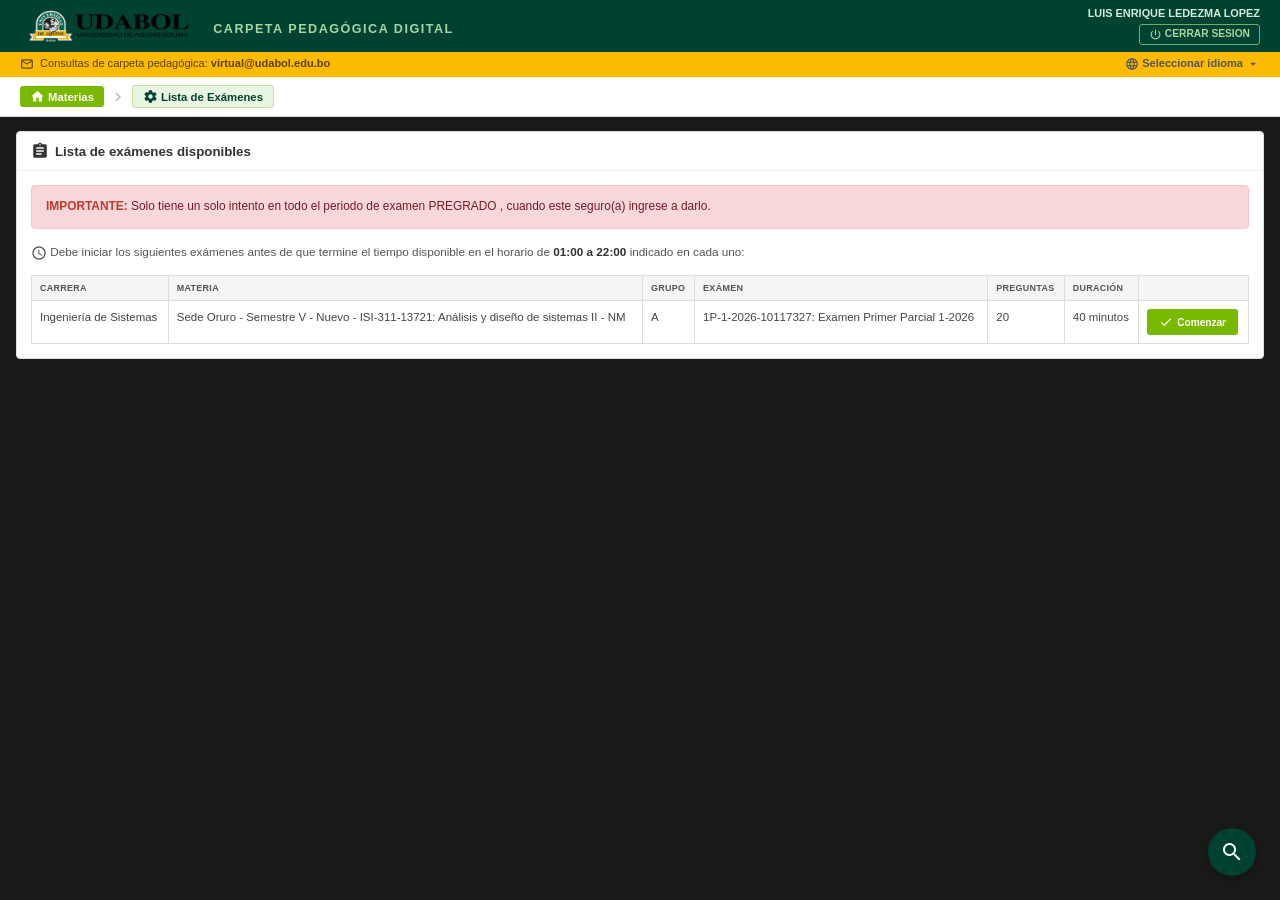
==== commit 2764cb0a: "feat: implement exam interface with navigation, timer, and question bank management" ====
--- a/index.html
+++ b/index.html
@@ -3,14 +3,245 @@
 <head>
     <meta charset="UTF-8">
     <meta name="viewport" content="width=device-width, initial-scale=1.0">
-    <title>Examen Primer Parcial – Atención Primaria | UDABOL</title>
+    <title>Lista de Exámenes | UDABOL</title>
     <link href="https://fonts.googleapis.com/icon?family=Material+Icons" rel="stylesheet">
     <link href="https://fonts.googleapis.com/css2?family=Roboto:wght@400;500;700&display=swap" rel="stylesheet">
-    <link rel="stylesheet" href="stile.css">
+    <style>
+        *, *::before, *::after { box-sizing: border-box; margin: 0; padding: 0; }
+        body {
+            font-family: -apple-system, BlinkMacSystemFont, "Segoe UI", Arial, sans-serif;
+            font-size: 14px;
+            background: #1a1a1a;
+            color: #333;
+            min-height: 100vh;
+        }
+
+        /* ── TOP BAR ── */
+        .topbar {
+            background-color: #004231;
+            color: #fff;
+            display: flex;
+            justify-content: space-between;
+            align-items: center;
+            padding: 7px 20px;
+            gap: 12px;
+        }
+        .topbar-left  { display: flex; align-items: center; gap: 16px; }
+        .topbar-right { display: flex; align-items: center; }
+        .logo-box {
+            background: transparent;
+            border-radius: 3px;
+            padding: 3px 8px;
+            display: flex;
+            align-items: center;
+        }
+        .logo-img { height: 32px; width: auto; display: block; object-fit: contain; }
+        .topbar-center-title {
+            font-size: 0.9em;
+            font-weight: 700;
+            letter-spacing: 1.5px;
+            color: #a8d5a2;
+            margin-top: 5px;
+        }
+        .topbar-userblock {
+            display: flex;
+            flex-direction: column;
+            align-items: flex-end;
+            gap: 3px;
+        }
+        .topbar-username {
+            font-size: 0.78em;
+            font-weight: 700;
+            color: #d4edda;
+            line-height: 1.2;
+            text-align: right;
+        }
+        .btn-cerrar-sesion {
+            background: transparent;
+            border: 1px solid #6aaf6e;
+            color: #a8d5a2;
+            border-radius: 3px;
+            padding: 3px 9px;
+            font-size: 0.73em;
+            font-weight: 700;
+            cursor: pointer;
+            white-space: nowrap;
+        }
+
+        /* ── ALERT BAR ── */
+        .alertbar {
+            background-color: #fcbb00;
+            border-bottom: 1px solid #fcbb00;
+            padding: 5px 20px;
+            display: flex;
+            justify-content: space-between;
+            align-items: center;
+            font-size: 0.79em;
+            color: #5a4300;
+            flex-wrap: wrap;
+            gap: 6px;
+        }
+        .alertbar a { color: #5a4300; font-weight: 700; text-decoration: none; }
+        .alertbar-lang { cursor: pointer; font-weight: 700; color: #555; white-space: nowrap; }
+
+        /* ── BREADCRUMB ── */
+        .breadcrumb-bar {
+            background: #fff;
+            border-bottom: 1px solid #ddd;
+            padding: 8px 20px;
+            display: flex;
+            align-items: center;
+            flex-wrap: wrap;
+            gap: 5px;
+            font-size: 0.81em;
+        }
+        .crumb {
+            padding: 3px 10px;
+            border-radius: 3px;
+            font-weight: 600;
+            white-space: nowrap;
+            display: inline-flex;
+            align-items: center;
+            gap: 3px;
+        }
+        .crumb-green  { background: #79ba01; color: #fff; }
+        .crumb-active { background: #e8f5e1; color: #004231; border: 1px solid #c5e1a5; }
+        .crumb-sep    { color: #bbb; font-size: 18px !important; vertical-align: middle; }
+        .crumb-icon   { font-size: 15px !important; }
+
+        /* ── CARD ── */
+        .start-body { padding: 14px 16px; }
+        .start-card {
+            background: #fff;
+            border: 1px solid #ddd;
+            border-radius: 4px;
+            overflow: hidden;
+        }
+        .start-card-header {
+            padding: 10px 14px;
+            font-size: 0.95em;
+            font-weight: 700;
+            color: #333;
+            border-bottom: 1px solid #eee;
+            display: flex;
+            align-items: center;
+            gap: 6px;
+        }
+        .start-card-content { padding: 14px; }
+
+        /* Aviso rojo */
+        .start-important {
+            background: #f8d7da;
+            border: 1px solid #f5c6cb;
+            border-radius: 4px;
+            padding: 12px 14px;
+            font-size: 0.85em;
+            color: #721c24;
+            line-height: 1.5;
+            margin-bottom: 14px;
+        }
+        .start-important strong { color: #c0392b; }
+
+        /* Horario */
+        .start-horario {
+            font-size: 0.84em;
+            color: #555;
+            line-height: 1.55;
+            margin-bottom: 14px;
+        }
+        .start-horario strong { color: #333; }
+
+        /* Tabla */
+        .start-table-wrap { overflow-x: auto; }
+        .start-exam-table {
+            width: 100%;
+            border-collapse: collapse;
+            font-size: 0.82em;
+        }
+        .start-exam-table th {
+            background: #f5f5f5;
+            border: 1px solid #ddd;
+            padding: 7px 8px;
+            text-align: left;
+            font-weight: 700;
+            color: #555;
+            font-size: 0.78em;
+            text-transform: uppercase;
+            letter-spacing: 0.3px;
+            white-space: nowrap;
+        }
+        .start-exam-table td {
+            border: 1px solid #ddd;
+            padding: 8px 8px;
+            color: #444;
+            vertical-align: top;
+            line-height: 1.45;
+        }
+
+        /* Botón Comenzar */
+        .btn-comenzar {
+            background: #79ba01;
+            color: #fff;
+            border: none;
+            border-radius: 3px;
+            padding: 6px 12px;
+            font-size: 0.88em;
+            font-weight: 600;
+            cursor: pointer;
+            white-space: nowrap;
+            display: inline-flex;
+            align-items: center;
+            gap: 4px;
+        }
+        .btn-comenzar:hover { background: #6aa500; }
+
+        .hidden { display: none !important; }
+
+        /* ── FAB search ── */
+        .fab-search {
+            position: fixed;
+            bottom: 24px;
+            right: 24px;
+            width: 48px;
+            height: 48px;
+            border-radius: 50%;
+            background: #004231;
+            color: #fff;
+            border: none;
+            cursor: pointer;
+            display: flex;
+            align-items: center;
+            justify-content: center;
+            box-shadow: 0 3px 10px rgba(0,0,0,0.3);
+            z-index: 100;
+        }
+
+        /* ── RESPONSIVE MOBILE ── */
+        @media (max-width: 600px) {
+            .topbar-center-title { display: none; }
+            .topbar { padding: 6px 10px; }
+            .topbar-username {
+                max-width: 150px; font-size: 0.74em;
+                overflow: hidden; text-overflow: ellipsis; white-space: nowrap;
+            }
+            .alertbar {
+                flex-direction: column; align-items: flex-start;
+                font-size: 0.75em; padding: 5px 10px;
+            }
+            .breadcrumb-bar { padding: 7px 10px; font-size: 0.75em; }
+            .start-body { padding: 10px; }
+            .start-card-header { font-size: 0.9em; }
+            .start-card-content { padding: 10px; }
+            .start-important { font-size: 0.82em; }
+            .start-horario { font-size: 0.8em; }
+            .start-exam-table { font-size: 0.75em; }
+            .start-exam-table td,
+            .start-exam-table th { padding: 6px 5px; }
+        }
+    </style>
 </head>
 <body>
 
-    
 <!-- TOP BAR -->
 <div class="topbar">
     <div class="topbar-left">
@@ -21,8 +252,8 @@
     </div>
     <div class="topbar-right">
         <div class="topbar-userblock">
-            <span class="topbar-username" id="topbar-username">SARA ABIGAIL FLORES INCA</span>
-            <button class="btn-cerrar-sesion" onclick="finishAttempt()">
+            <span class="topbar-username">LUIS ENRIQUE LEDEZMA LOPEZ</span>
+            <button class="btn-cerrar-sesion">
                 <span class="material-icons" style="font-size:13px;vertical-align:middle;">power_settings_new</span>
                 CERRAR SESION
             </button>
@@ -33,7 +264,7 @@
 <!-- BARRA AMARILLA -->
 <div class="alertbar">
     <span>
-        <span class="material-icons alertbar-icon">mail_outline</span>
+        <span class="material-icons" style="font-size:14px;vertical-align:middle;margin-right:3px;">mail_outline</span>
         Consultas de carpeta pedagógica:
         <a href="mailto:virtual@udabol.edu.bo">virtual@udabol.edu.bo</a>
     </span>
@@ -50,415 +281,82 @@
         <span class="material-icons crumb-icon">home</span> Materias
     </span>
     <span class="material-icons crumb-sep">chevron_right</span>
-    <span class="crumb crumb-green">
-        <span class="material-icons crumb-icon">assignment</span> Exámenes
-    </span>
-    <span class="material-icons crumb-sep">chevron_right</span>
     <span class="crumb crumb-active">
-        <span class="material-icons crumb-icon">description</span>
-        1P-1-2026: Examen Primer Parcial – Atención Primaria en Salud
+        <span class="material-icons crumb-icon">settings</span> Lista de Exámenes
     </span>
 </div>
 
-<!-- GRID 3 COLUMNAS -->
-<div class="page-grid">
-
-    <!-- IZQUIERDA: Navegación -->
-    <aside class="col-left">
-        <div class="white-box">
-            <div class="box-header">
-                <span class="material-icons box-header-icon">grid_view</span>
-                PREGUNTAS
+<!-- CARD DE EXÁMENES -->
+<div class="start-body">
+    <div class="start-card">
+        <div class="start-card-header">
+            <span class="material-icons" style="font-size:18px;vertical-align:middle;">assignment</span>
+            Lista de exámenes disponibles
+        </div>
+        <div class="start-card-content">
+            <div class="start-important">
+                <strong>IMPORTANTE:</strong> Solo tiene un solo intento en todo el periodo de examen PREGRADO , cuando este seguro(a) ingrese a darlo.
             </div>
-            <div class="qnav-grid" id="qnav-grid"></div>
-            <div class="legend-row">
-                <div class="legend-item">
-                    <div class="leg-swatch swatch-green"></div>
-                    <span>Respondidas</span>
-                </div>
-                <div class="legend-item">
-                    <div class="leg-swatch swatch-empty"></div>
-                    <span>Sin responder</span>
-                </div>
+            <p class="start-horario">
+                <span class="material-icons" style="font-size:16px;vertical-align:middle;">schedule</span>
+                Debe iniciar los siguientes exámenes antes de que termine el tiempo disponible en el horario de <strong>01:00 a 22:00</strong> indicado en cada uno:
+            </p>
+            <div class="start-table-wrap">
+                <table class="start-exam-table">
+                    <thead>
+                        <tr>
+                            <th>CARRERA</th>
+                            <th>MATERIA</th>
+                            <th>GRUPO</th>
+                            <th>EXÁMEN</th>
+                            <th>PREGUNTAS</th>
+                            <th>DURACIÓN</th>
+                            <th></th>
+                        </tr>
+                    </thead>
+                    <tbody>
+                        <tr>
+                            <td>Ingeniería de Sistemas</td>
+                            <td>Sede Oruro - Semestre V - Nuevo - ISI-311-13721: Análisis y diseño de sistemas II - NM</td>
+                            <td>A</td>
+                            <td>1P-1-2026-10117327: Examen Primer Parcial 1-2026</td>
+                            <td>20</td>
+                            <td>40 minutos</td>
+                            <td>
+                                <button class="btn-comenzar" onclick="comenzarExamen()">
+                                    <span class="material-icons" style="font-size:14px;vertical-align:middle;">check</span> Comenzar
+                                </button>
+                            </td>
+                        </tr>
+                    </tbody>
+                </table>
             </div>
-        </div>
-    </aside>
-
-    <!-- CENTRO: Pregunta -->
-    <main class="col-center">
-        <div class="white-box center-card">
-            <div class="exam-meta">
-                <div class="exam-meta-title">1P-1-2026-10119462: Examen Primer Parcial 1-2026</div>
-                <div class="exam-meta-sub">MED-APS-2026: Atención Primaria en Salud – NM – A</div>
-            </div>
-            <div class="question-body" id="question-body">
-                <div class="loading-init">
-                    <div class="mini-spinner"></div>
-                    <p>Cargando examen…</p>
-                </div>
-            </div>
-            <div class="question-actions">
-                <button id="prev-btn" class="btn-prev" onclick="goBack()" disabled>
-                    <span class="material-icons" style="font-size:16px;vertical-align:middle;">chevron_left</span>
-                    Anterior
-                </button>
-                <button id="next-btn" class="btn-next" onclick="saveAndNext()" disabled>
-                    <span class="material-icons" style="font-size:16px;vertical-align:middle;">check</span>
-                    Siguiente
-                </button>
-            </div>
-            <div class="question-footer">
-                <span id="q-footer-nro">Pregunta nro. —</span>
-            </div>
-        </div>
-    </main>
-
-    <!-- DERECHA: Timer + Info -->
-    <aside class="col-right">
-        <div class="white-box timer-card">
-            <div class="box-header" style="justify-content: center;">
-                <span class="material-icons box-header-icon">error_outline</span>
-                TIEMPO RESTANTE
-            </div>
-            <div class="timer-block">
-                <div class="timer-labels">
-                    <span>Minutos</span>
-                    <span></span>
-                    <span>Segundos</span>
-                </div>
-                <div class="timer-digits" id="timer-digits">
-                    <div class="digit" id="d0">4</div>
-                    <div class="digit" id="d1">0</div>
-                    <div class="t-sep">:</div>
-                    <div class="digit" id="d2">0</div>
-                    <div class="digit" id="d3">0</div>
-                </div>
-            </div>
-            <div class="timer-btn-row">
-                <button id="term-btn" class="btn-term" onclick="finishAttempt()">
-                    <span class="material-icons" style="font-size:16px;vertical-align:middle;">check</span>
-                    Terminar intento
-                </button>
-            </div>
-        </div>
-
-        <div class="white-box info-card">
-            <div class="box-header" style="justify-content: center;">
-                <span class="material-icons box-header-icon">error_outline</span>
-                IMPORTANTE
-            </div>
-            <ol class="info-list">
-                <li>Todas las respuestas deben ser guardadas. Las preguntas ya respondidas se marcan de color verde.</li>
-                <li>Al terminar de contestar todas las preguntas debe presionar el botón 'Terminar intento'.</li>
-                <li>Una vez termine el intento se mostrará la calificación obtenida.</li>
-            </ol>
-        </div>
-    </aside>
-</div>
-
-<!-- STATUS / OVERLAY / MODAL -->
-<div id="status-toast" class="toast hidden"></div>
-<div id="page-overlay" class="page-overlay hidden">
-    <div class="overlay-spinner"></div>
-</div>
-<div id="finish-modal" class="modal-bg hidden">
-    <div class="modal-box">
-        <div class="modal-header">
-            <span class="material-icons" style="vertical-align:middle;margin-right:6px;">school</span>
-            Intento Finalizado
-        </div>
-        <div class="modal-body">
-            <p>Respondidas: <strong id="m-ans">—</strong> / 20</p>
-            <p class="modal-thanks">¡Intento Finalizado!</p>
-        </div>
-        <div class="modal-footer">
-            <button class="btn-next" onclick="document.getElementById('finish-modal').classList.add('hidden')">
-                <span class="material-icons" style="font-size:16px;vertical-align:middle;">close</span>
-                Cerrar
-            </button>
         </div>
     </div>
 </div>
 
+<!-- FAB búsqueda -->
+<button class="fab-search">
+    <span class="material-icons">search</span>
+</button>
+
 <script>
-/* ════════════════════════════════════════════════════
-   BANCO DE PREGUNTAS — 20 preguntas de Atención Primaria
-   Embebidas directamente, sin depender del servidor
-════════════════════════════════════════════════════ */
-const QUESTIONS = [
-    {
-        id: 1,
-        text: '¿Cuál es el nivel de atención médica en el que se resuelve entre el 75 y 85% de las necesidades de salud de la población?',
-        options: { a: 'Nivel secundario de atención', b: 'Nivel terciario de atención', c: 'Nivel primario de atención (APS)', d: 'Medicina de urgencias y emergencias' }
-    },
-    {
-        id: 2,
-        text: 'En la Atención Primaria de Salud, ¿cuál de los siguientes principios fue declarado en la Conferencia de Alma-Ata (1978)?',
-        options: { a: 'La salud es un privilegio exclusivo de países desarrollados', b: 'La salud para todos en el año 2000 mediante la APS', c: 'La medicina especializada debe preceder a la atención básica', d: 'El acceso a la salud depende exclusivamente del ingreso económico' }
-    },
-    {
-        id: 3,
-        text: 'Un paciente de 62 años presenta tos productiva de más de 3 semanas, pérdida de peso y sudoración nocturna. ¿Cuál es la primera sospecha diagnóstica en APS?',
-        options: { a: 'Neumonía bacteriana adquirida en la comunidad', b: 'Asma bronquial severa', c: 'Tuberculosis pulmonar', d: 'Cáncer de pulmón en estadio IV' }
-    },
-    {
-        id: 4,
-        text: '¿Cuál es la vacuna que se administra al recién nacido en las primeras 24 horas de vida, según el esquema de vacunación en Bolivia?',
-        options: { a: 'Triple viral (SRP)', b: 'BCG y vacuna contra la hepatitis B', c: 'Pentavalente y antipolio oral', d: 'Antineumocócica y antirrotavirus' }
-    },
-    {
-        id: 5,
-        text: 'Una madre trae a su niño de 3 años con fiebre de 38.8°C, tos y rinorrea de 4 días de evolución, sin dificultad respiratoria. ¿Cuál es el manejo más apropiado en APS?',
-        options: { a: 'Internación y antibioticoterapia intravenosa inmediata', b: 'Solicitar tomografía de tórax urgente', c: 'Tratamiento sintomático, hidratación y control en 48 horas', d: 'Administración de corticoides inhalados de forma urgente' }
-    },
-    {
-        id: 6,
-        text: '¿Cuál de los siguientes parámetros se utiliza para clasificar la desnutrición según la OMS en niños menores de 5 años?',
-        options: { a: 'Índice de masa corporal (IMC) mayor a 30', b: 'Peso para la talla (P/T) con puntaje Z menor a -2', c: 'Circunferencia abdominal mayor al percentil 90', d: 'Hemoglobina glicosilada (HbA1c) mayor al 6.5%' }
-    },
-    {
-        id: 7,
-        text: 'En el control prenatal, ¿cuántas consultas mínimas recomienda la OMS para un embarazo de bajo riesgo?',
-        options: { a: '2 consultas (primer y tercer trimestre)', b: '4 consultas distribuidas a lo largo del embarazo', c: '8 o más contactos con el sistema de salud', d: '12 consultas mensuales desde el primer mes' }
-    },
-    {
-        id: 8,
-        text: '¿Cuál es la definición de "cobertura de vacunación" en el contexto de la Atención Primaria de Salud?',
-        options: { a: 'El porcentaje de vacunas vencidas eliminadas del stock', b: 'El número de dosis de vacunas almacenadas en el centro de salud', c: 'El porcentaje de personas de la población objetivo que recibieron las vacunas programadas', d: 'La temperatura de conservación adecuada de las vacunas en la cadena de frío' }
-    },
-    {
-        id: 9,
-        text: 'Un paciente con diagnóstico de hipertensión arterial esencial (estadio 1) acude a consulta en el primer nivel. ¿Cuál es el tratamiento inicial recomendado?',
-        options: { a: 'Digoxina más furosemida en dosis alta', b: 'Cambios en el estilo de vida durante 3 a 6 meses y seguimiento', c: 'Derivación inmediata a cardiología para inicio de tratamiento', d: 'Anticoagulación con warfarina y control semanal' }
-    },
-    {
-        id: 10,
-        text: '¿Qué instrumento de tamizaje se utiliza en APS para detectar depresión en adultos de forma breve y validada?',
-        options: { a: 'Escala de Apgar familiar', b: 'Test de Audit-C', c: 'Cuestionario PHQ-9 (Patient Health Questionnaire)', d: 'Escala de Braden para úlceras por presión' }
-    },
-    {
-        id: 11,
-        text: 'En el modelo de atención familiar de APS, ¿cuál es el objetivo principal del "diagnóstico de salud familiar"?',
-        options: { a: 'Identificar enfermedades raras en miembros de la familia', b: 'Determinar los problemas de salud, recursos y riesgos del grupo familiar para planificar intervenciones', c: 'Realizar cirugías ambulatorias en el domicilio del paciente', d: 'Sustituir la historia clínica individual por la historia colectiva' }
-    },
-    {
-        id: 12,
-        text: '¿Cuál de las siguientes acciones corresponde a la prevención primaria en salud?',
-        options: { a: 'Diagnóstico precoz de diabetes mediante tamizaje en adultos mayores', b: 'Rehabilitación de pacientes después de un accidente cerebrovascular', c: 'Vacunación, educación sanitaria y promoción de hábitos saludables', d: 'Tratamiento oportuno de la tuberculosis para evitar contagios' }
-    },
-    {
-        id: 13,
-        text: 'Una paciente de 28 años embarazada a las 20 semanas presenta presión arterial de 150/100 mmHg en dos tomas con 6 horas de diferencia, sin proteinuria. ¿Cuál es el diagnóstico más probable?',
-        options: { a: 'Hipertensión crónica preexistente', b: 'Preeclampsia con criterios de severidad', c: 'Hipertensión gestacional', d: 'Eclampsia inminente' }
-    },
-    {
-        id: 14,
-        text: '¿Cuál es la diarrea que representa mayor riesgo de mortalidad en niños menores de 5 años según la OMS?',
-        options: { a: 'Diarrea crónica con moco y sangre', b: 'Diarrea aguda con deshidratación grave', c: 'Diarrea persistente con flatulencia', d: 'Diarrea osmótica por intolerancia a la lactosa' }
-    },
-    {
-        id: 15,
-        text: 'En el Programa de Control del Niño Sano, ¿qué evalúa la escala de Denver II?',
-        options: { a: 'El estado nutricional mediante tablas de peso y talla', b: 'El desarrollo psicomotor en áreas personal-social, motora fina, lenguaje y motora gruesa', c: 'El riesgo cardiovascular en niños mayores de 10 años', d: 'La madurez pulmonar fetal antes del nacimiento' }
-    },
-    {
-        id: 16,
-        text: 'Un hombre de 50 años con IMC de 31 kg/m², sin síntomas, consulta para chequeo. La glucemia en ayunas es de 118 mg/dL. ¿Cuál es la clasificación diagnóstica?',
-        options: { a: 'Diabetes mellitus tipo 2 establecida', b: 'Hipoglucemia de ayuno', c: 'Glucemia en ayunas alterada (prediabetes)', d: 'Síndrome metabólico con hiperglucemia severa' }
-    },
-    {
-        id: 17,
-        text: '¿Cuál es el método anticonceptivo de barrera más eficaz para la prevención simultánea de embarazo e infecciones de transmisión sexual (ITS)?',
-        options: { a: 'Diafragma cervical con espermicida', b: 'Condón masculino de látex usado correctamente', c: 'Dispositivo intrauterino de cobre (DIU-T)', d: 'Método de lactancia materna exclusiva (MELA)' }
-    },
-    {
-        id: 18,
-        text: '¿Cuál es la primera causa de morbimortalidad evitable en el mundo según la OMS, que el equipo de APS debe abordar con consejería?',
-        options: { a: 'Consumo de alcohol en menores de edad', b: 'Tabaquismo y consumo de tabaco en todas sus formas', c: 'Sedentarismo y actividad física insuficiente', d: 'Consumo excesivo de azúcares refinados' }
-    },
-    {
-        id: 19,
-        text: 'En el seguimiento de un paciente con diabetes mellitus tipo 2 en APS, ¿con qué frecuencia se recomienda solicitar la hemoglobina glicosilada (HbA1c)?',
-        options: { a: 'Una vez al año, en el mes de enero', b: 'Cada 3 a 6 meses según el grado de control glucémico', c: 'Solo cuando el paciente refiere síntomas hiperglucémicos', d: 'Mensualmente junto con la glicemia en ayunas' }
-    },
-    {
-        id: 20,
-        text: '¿Cuál es el criterio de la OMS para clasificar la anemia en mujeres adultas no embarazadas?',
-        options: { a: 'Hemoglobina menor a 13 g/dL', b: 'Hemoglobina menor a 12 g/dL', c: 'Hematocrito menor al 45%', d: 'Ferritina sérica menor a 50 ng/mL' }
-    }
-];
-
-/* ════════════════════════════════════════════════════
-   ESTADO DEL EXAMEN
-════════════════════════════════════════════════════ */
-const TOTAL       = QUESTIONS.length;   // 20
-let qIndex        = 0;
-let answers       = {};
-let timerInterval = null;
-let timeLeft      = 40 * 60;           // 40 minutos
-let timerStarted  = false;             // arranca con la primera respuesta
-
-/* ── Helpers ── */
-const $  = id => document.getElementById(id);
-const ov = s  => $('page-overlay').classList.toggle('hidden', !s);
-
-function toast(msg, cls = 'info', ms = 3500) {
-    const el = $('status-toast');
-    el.textContent = msg;
-    el.className   = `toast ${cls}`;
-    el.classList.remove('hidden');
-    clearTimeout(el._t);
-    el._t = setTimeout(() => el.classList.add('hidden'), ms);
+function comenzarExamen() {
+    // Guardar timestamp de inicio del examen
+    localStorage.setItem('udabol_start_ts', String(Date.now()));
+    localStorage.setItem('udabol_exam_started', 'true');
+    // Ir al examen
+    window.location.href = 'examen.html';
 }
-
-/* ── Timer ── */
-function renderTimer(t) {
-    if (t < 0) t = 0;
-    const m = String(Math.floor(t / 60)).padStart(2, '0');
-    const s = String(t % 60).padStart(2, '0');
-    ['d0','d1','d2','d3'].forEach((id, i) => $(id).textContent = (m + s)[i]);
-    $('timer-digits').classList.toggle('digits-warn', t <= 300);
-}
-
-function startTimer() {
-    if (timerStarted) return;
-    timerStarted = true;
-    timerInterval = setInterval(() => {
-        timeLeft--;
-        renderTimer(timeLeft);
-        if (timeLeft <= 0) {
-            clearInterval(timerInterval);
-            toast('¡Tiempo terminado!', 'warn', 8000);
-            finishAttempt(true);
-        }
-    }, 1000);
-}
-
-/* ── Navegación lateral ── */
-function buildNav() {
-    const grid = $('qnav-grid');
-    grid.innerHTML = '';
-    for (let i = 0; i < TOTAL; i++) {
-        const btn = document.createElement('button');
-        btn.id        = `qb-${i}`;
-        btn.textContent = i + 1;
-
-        if (i === TOTAL - 1) {
-            /* Botón 20: abre UDABOL en nueva pestaña */
-            btn.className = 'qbtn qbtn-link';
-            btn.title     = 'Ir a UDABOL';
-            btn.onclick   = () => window.open('https://virtual.udabol.edu.bo/carpetaverde/estudiante/examenes', '_blank');
-        } else {
-            btn.className = 'qbtn';
-            btn.onclick   = () => { recordCurrent(); loadQ(i); };
-        }
-        grid.appendChild(btn);
-    }
-    refreshNav();
-}
-
-function refreshNav() {
-    for (let i = 0; i < TOTAL; i++) {
-        const btn = $(`qb-${i}`);
-        if (!btn) continue;
-        btn.className = 'qbtn';
-        if (i === qIndex)       btn.classList.add('qbtn-active');
-        if (answers[i] != null) btn.classList.add('qbtn-done');
-    }
-}
-
-/* ── Guardar respuesta actual en estado local ── */
-function recordCurrent() {
-    const sel = document.querySelector('input[name="opt"]:checked');
-    if (sel) {
-        answers[qIndex] = sel.value;
-        refreshNav();
-    }
-}
-
-/* ── Cargar pregunta (100% local) ── */
-function loadQ(idx) {
-    if (idx < 0 || idx >= TOTAL) return;
-    qIndex = idx;
-    const q     = QUESTIONS[idx];
-    const saved = answers[idx];
-
-    $('question-body').innerHTML = `
-        <p class="q-text">${q.text}</p>
-        <div class="options-list">
-            ${['a','b','c','d'].map(o => `
-            <label class="option-row" id="lb-${o}">
-                <input type="radio" name="opt" value="${o}"
-                       ${saved === o ? 'checked' : ''}
-                       onchange="onPick('${o}')">
-                ${q.options[o]}
-            </label>`).join('')}
-        </div>`;
-
-    $('q-footer-nro').textContent = `Pregunta nro. 1647177${String(q.id).padStart(2, '0')}`;
-    refreshNav();
-
-    /* habilitar/deshabilitar Anterior */
-    $('prev-btn').disabled = idx === 0;
-}
-
-/* ── Al elegir opción ── */
-function onPick(val) {
-    document.querySelectorAll('.option-row').forEach(l => l.classList.remove('option-selected'));
-    const lbl = $(`lb-${val}`);
-    if (lbl) lbl.classList.add('option-selected');
-    answers[qIndex] = val;
-    refreshNav();
-    startTimer(); /* arranca el timer en la primera selección */
-}
-
-/* ── Botón Anterior ── */
-function goBack() {
-    recordCurrent();
-    if (qIndex > 0) loadQ(qIndex - 1);
-}
-
-/* ── Botón Siguiente ── */
-function saveAndNext() {
-    recordCurrent();
-    if (qIndex < TOTAL - 1) {
-        loadQ(qIndex + 1);
-    } else {
-        toast('Última pregunta. Puedes terminar el intento.', 'info', 5000);
-    }
-}
-
-/* ── Terminar intento ── */
-function finishAttempt(auto = false) {
-    if (!auto && !confirm('¿Estás seguro de que quieres terminar el intento?')) return;
-    clearInterval(timerInterval);
-    $('m-ans').textContent = Object.keys(answers).length;
-    $('finish-modal').classList.remove('hidden');
-    ['prev-btn','next-btn','term-btn'].forEach(id => $(id).disabled = true);
-}
-
-/* ════════════════════════════════════════════════════
-   INICIO — cargar directamente al abrir la página
-════════════════════════════════════════════════════ */
-window.addEventListener('DOMContentLoaded', () => {
-    renderTimer(timeLeft);
-    buildNav();
-    loadQ(0);
-    $('prev-btn').disabled = true;
-    $('next-btn').disabled = false;
-});
-/* ════════════════════════════════════════════════════
-   REGISTRO DEL SERVICE WORKER (Para funcionar Offline)
-════════════════════════════════════════════════════ */
+</script>
+
+<!-- Service Worker -->
+<script>
 if ('serviceWorker' in navigator) {
     window.addEventListener('load', () => {
         navigator.serviceWorker.register('./sw.js')
-            .then(registration => {
-                console.log('Service Worker registrado con éxito:', registration.scope);
-            })
-            .catch(error => {
-                console.log('Fallo al registrar el Service Worker:', error);
-            });
+            .then(r => console.log('SW registrado:', r.scope))
+            .catch(e => console.log('SW error:', e));
     });
 }
 </script>
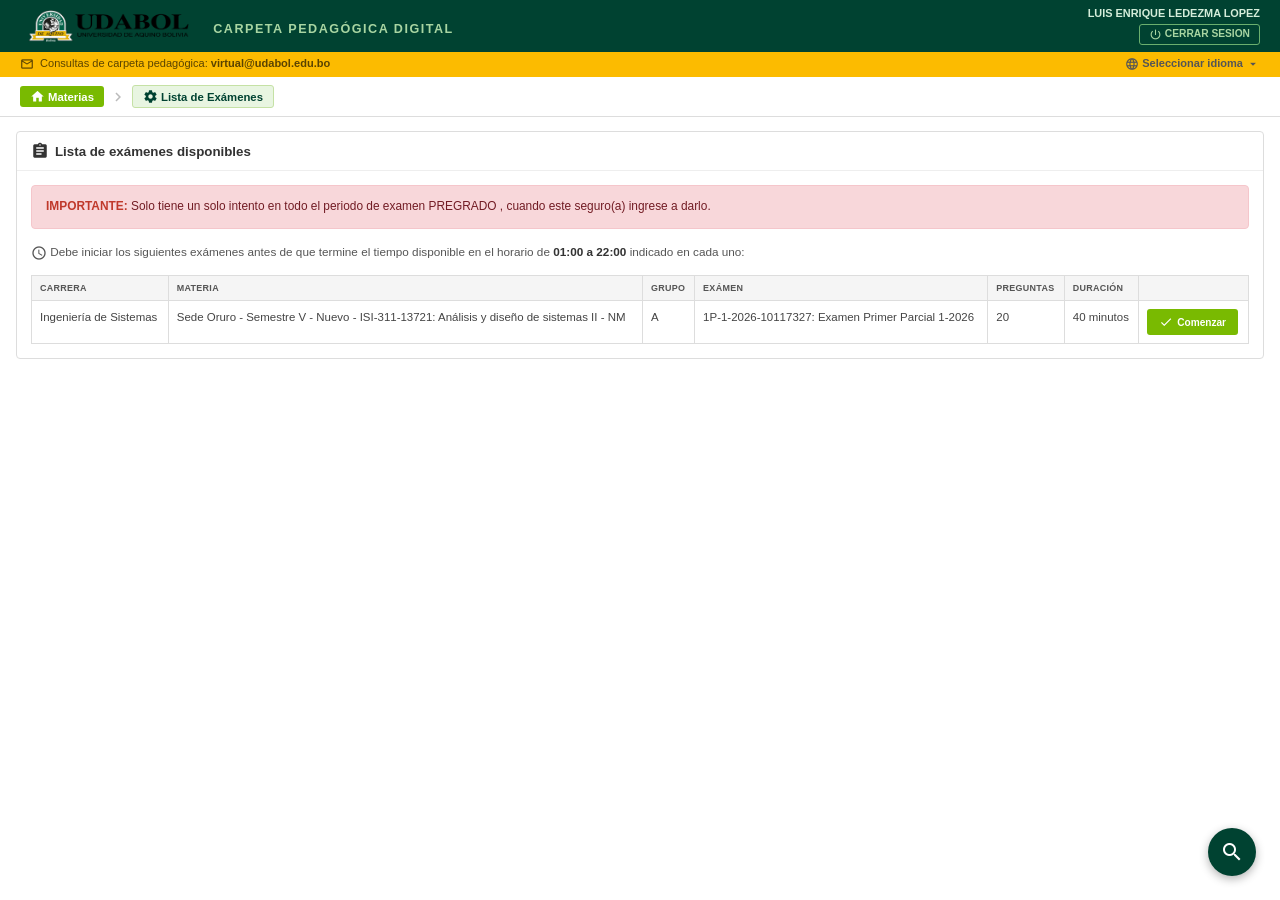
==== commit b51bee0c: "fix: backgroun color to White" ====
--- a/index.html
+++ b/index.html
@@ -11,8 +11,8 @@
         body {
             font-family: -apple-system, BlinkMacSystemFont, "Segoe UI", Arial, sans-serif;
             font-size: 14px;
-            background: #1a1a1a;
-            color: #333;
+            background: #ffffff;
+            color: #ffffff;
             min-height: 100vh;
         }
 
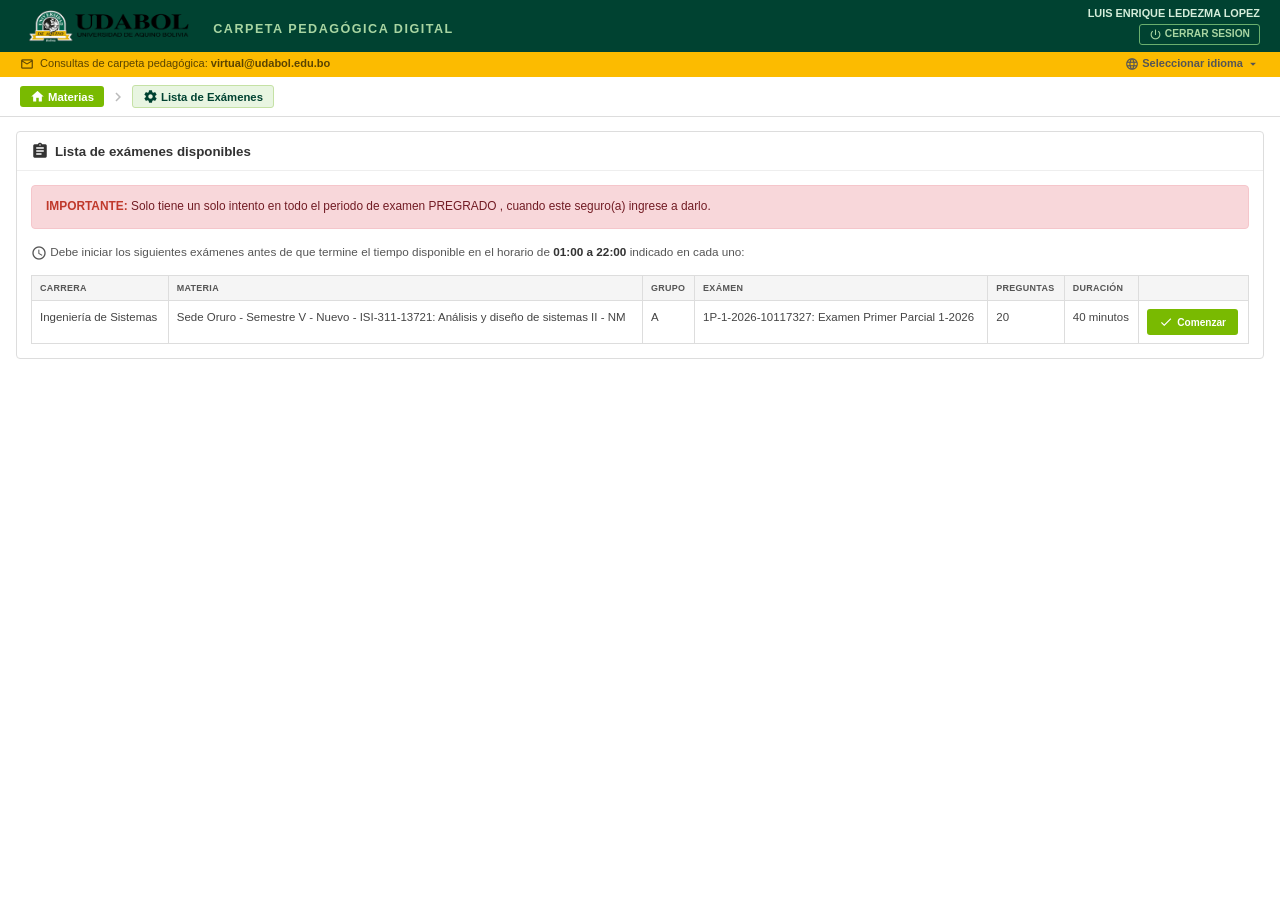
==== commit 059d3f74: "perf delete botton Search V4" ====
--- a/index.html
+++ b/index.html
@@ -197,24 +197,7 @@
 
         .hidden { display: none !important; }
 
-        /* ── FAB search ── */
-        .fab-search {
-            position: fixed;
-            bottom: 24px;
-            right: 24px;
-            width: 48px;
-            height: 48px;
-            border-radius: 50%;
-            background: #004231;
-            color: #fff;
-            border: none;
-            cursor: pointer;
-            display: flex;
-            align-items: center;
-            justify-content: center;
-            box-shadow: 0 3px 10px rgba(0,0,0,0.3);
-            z-index: 100;
-        }
+        
 
         /* ── RESPONSIVE MOBILE ── */
         @media (max-width: 600px) {
@@ -335,11 +318,6 @@
     </div>
 </div>
 
-<!-- FAB búsqueda -->
-<button class="fab-search">
-    <span class="material-icons">search</span>
-</button>
-
 <script>
 function comenzarExamen() {
     // Guardar timestamp de inicio del examen
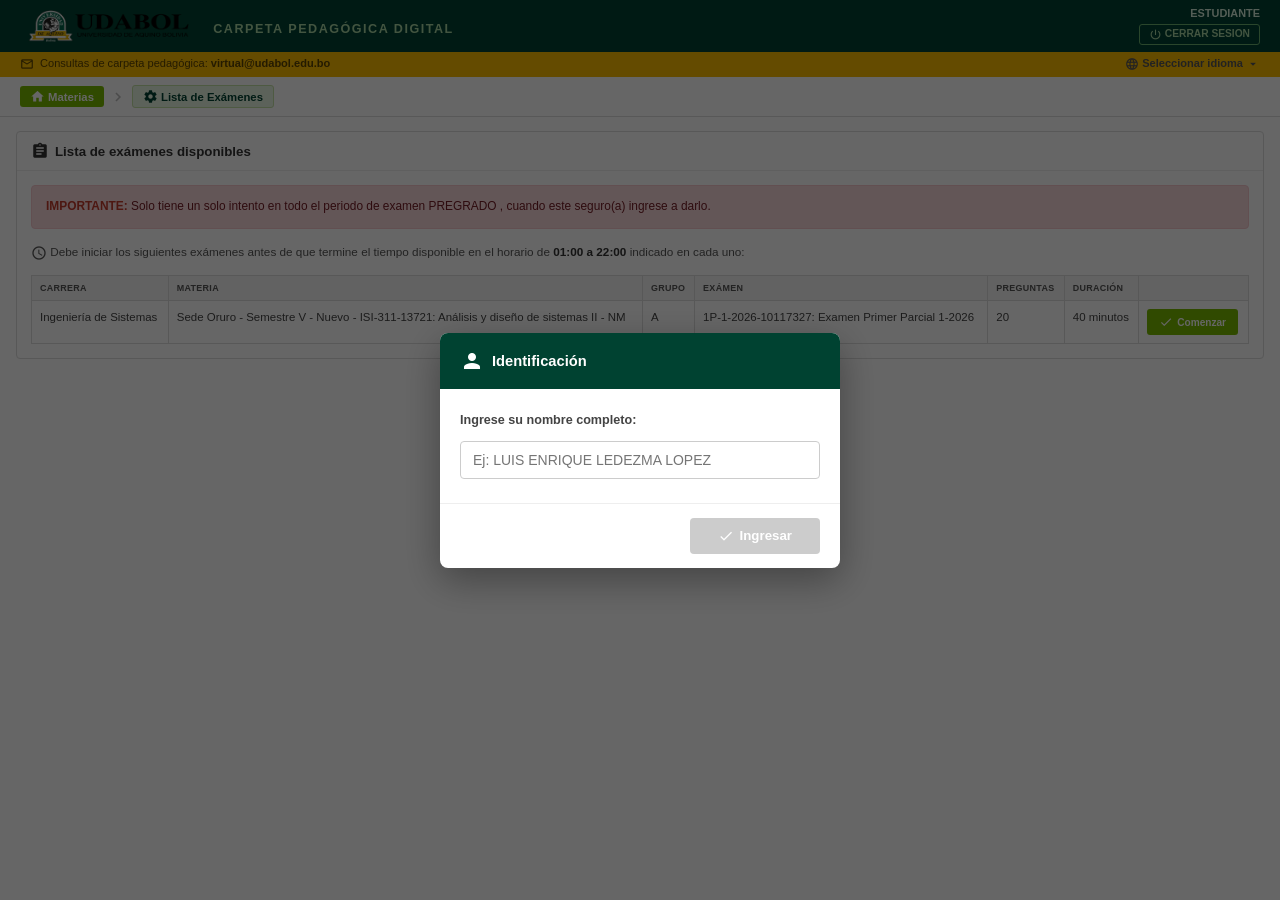
==== commit e1d0532a: "feat: add name identification modal and persistent user session management" ====
--- a/index.html
+++ b/index.html
@@ -196,6 +196,55 @@
         .btn-comenzar:hover { background: #6aa500; }
 
         .hidden { display: none !important; }
+
+        /* ── MODAL NOMBRE ── */
+        .name-modal-bg {
+            position: fixed; inset: 0;
+            background: rgba(0,0,0,0.6);
+            display: flex; align-items: center; justify-content: center;
+            z-index: 5000; padding: 16px;
+        }
+        .name-modal {
+            background: #fff; border-radius: 8px;
+            max-width: 400px; width: 100%;
+            box-shadow: 0 12px 38px rgba(0,0,0,0.35);
+            overflow: hidden;
+            animation: nmIn 0.25s ease;
+        }
+        @keyframes nmIn { from{transform:scale(0.9);opacity:0} to{transform:scale(1);opacity:1} }
+        .name-modal-header {
+            background: #004231; color: #fff;
+            padding: 16px 20px; font-size: 1.05em;
+            font-weight: 700; display: flex; align-items: center; gap: 8px;
+        }
+        .name-modal-body {
+            padding: 24px 20px;
+            display: flex; flex-direction: column; gap: 14px;
+        }
+        .name-modal-body label {
+            font-size: 0.9em; color: #444; font-weight: 600;
+        }
+        .name-modal-body input {
+            width: 100%; padding: 10px 12px;
+            border: 1px solid #ccc; border-radius: 4px;
+            font-size: 1em; outline: none;
+        }
+        .name-modal-body input:focus {
+            border-color: #79ba01; box-shadow: 0 0 0 2px rgba(121,186,1,0.2);
+        }
+        .name-modal-footer {
+            padding: 14px 20px; border-top: 1px solid #eee;
+            display: flex; justify-content: flex-end;
+        }
+        .btn-guardar-nombre {
+            background: #79ba01; color: #fff;
+            border: none; border-radius: 4px;
+            padding: 10px 28px; font-size: 0.95em;
+            font-weight: 700; cursor: pointer;
+            display: flex; align-items: center; gap: 6px;
+        }
+        .btn-guardar-nombre:hover { background: #6aa500; }
+        .btn-guardar-nombre:disabled { background: #ccc; cursor: not-allowed; }
 
         
 
@@ -235,8 +284,8 @@
     </div>
     <div class="topbar-right">
         <div class="topbar-userblock">
-            <span class="topbar-username">LUIS ENRIQUE LEDEZMA LOPEZ</span>
-            <button class="btn-cerrar-sesion">
+            <span class="topbar-username" id="topbar-username">ESTUDIANTE</span>
+            <button class="btn-cerrar-sesion" onclick="cerrarSesion()">
                 <span class="material-icons" style="font-size:13px;vertical-align:middle;">power_settings_new</span>
                 CERRAR SESION
             </button>
@@ -318,14 +367,68 @@
     </div>
 </div>
 
+<!-- MODAL NOMBRE -->
+<div id="name-modal" class="name-modal-bg hidden">
+    <div class="name-modal">
+        <div class="name-modal-header">
+            <span class="material-icons">person</span> Identificación
+        </div>
+        <div class="name-modal-body">
+            <label for="input-nombre">Ingrese su nombre completo:</label>
+            <input type="text" id="input-nombre" placeholder="Ej: LUIS ENRIQUE LEDEZMA LOPEZ" autocomplete="name" maxlength="60">
+        </div>
+        <div class="name-modal-footer">
+            <button class="btn-guardar-nombre" id="btn-guardar-nombre" onclick="guardarNombre()" disabled>
+                <span class="material-icons" style="font-size:16px;">check</span> Ingresar
+            </button>
+        </div>
+    </div>
+</div>
+
 <script>
+const NAME_KEY = 'udabol_user_name';
+
+function guardarNombre() {
+    const input = document.getElementById('input-nombre');
+    const nombre = input.value.trim().toUpperCase();
+    if (!nombre) return;
+    localStorage.setItem(NAME_KEY, nombre);
+    document.getElementById('topbar-username').textContent = nombre;
+    document.getElementById('name-modal').classList.add('hidden');
+}
+
+function cerrarSesion() {
+    localStorage.removeItem(NAME_KEY);
+    localStorage.removeItem('udabol_start_ts');
+    localStorage.removeItem('udabol_exam_started');
+    localStorage.removeItem('udabol_exam_state');
+    window.location.reload();
+}
+
 function comenzarExamen() {
-    // Guardar timestamp de inicio del examen
     localStorage.setItem('udabol_start_ts', String(Date.now()));
     localStorage.setItem('udabol_exam_started', 'true');
-    // Ir al examen
     window.location.href = 'examen.html';
 }
+
+// Al cargar la página
+window.addEventListener('DOMContentLoaded', () => {
+    const savedName = localStorage.getItem(NAME_KEY);
+    if (savedName) {
+        document.getElementById('topbar-username').textContent = savedName;
+    } else {
+        document.getElementById('name-modal').classList.remove('hidden');
+    }
+    // Habilitar botón cuando hay texto
+    const inp = document.getElementById('input-nombre');
+    const btn = document.getElementById('btn-guardar-nombre');
+    inp.addEventListener('input', () => {
+        btn.disabled = inp.value.trim().length === 0;
+    });
+    inp.addEventListener('keydown', (e) => {
+        if (e.key === 'Enter' && inp.value.trim()) guardarNombre();
+    });
+});
 </script>
 
 <!-- Service Worker -->
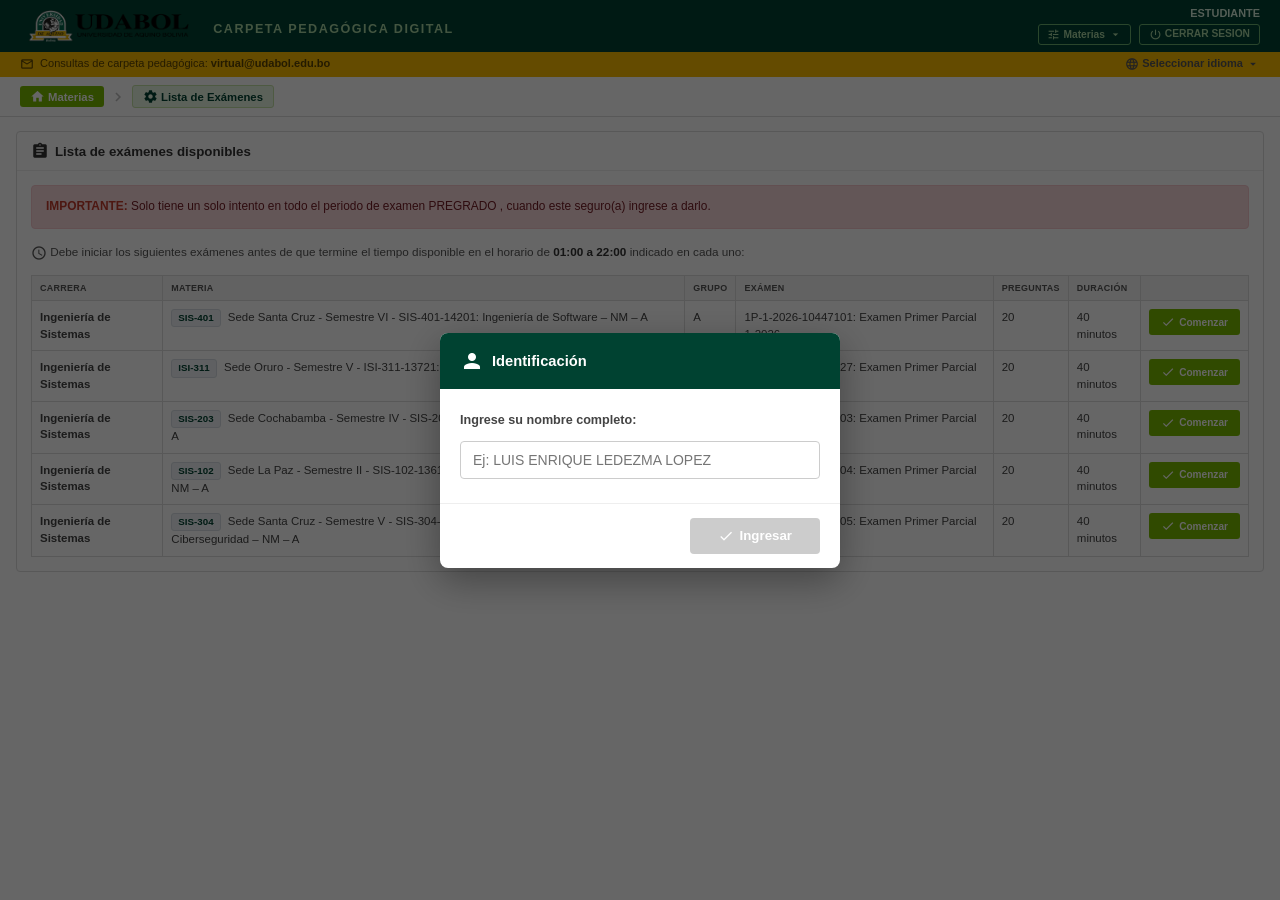
==== commit 443d2dcc: "refactor: extract exam questions into separate data file and enhance completion modal UI" ====
--- a/index.html
+++ b/index.html
@@ -6,13 +6,15 @@
     <title>Lista de Exámenes | UDABOL</title>
     <link href="https://fonts.googleapis.com/icon?family=Material+Icons" rel="stylesheet">
     <link href="https://fonts.googleapis.com/css2?family=Roboto:wght@400;500;700&display=swap" rel="stylesheet">
+    <link rel="stylesheet" href="stile.css">
+    <script src="data/examData.js"></script>
     <style>
         *, *::before, *::after { box-sizing: border-box; margin: 0; padding: 0; }
         body {
             font-family: -apple-system, BlinkMacSystemFont, "Segoe UI", Arial, sans-serif;
             font-size: 14px;
             background: #ffffff;
-            color: #ffffff;
+            color: #333333;
             min-height: 100vh;
         }
 
@@ -285,10 +287,65 @@
     <div class="topbar-right">
         <div class="topbar-userblock">
             <span class="topbar-username" id="topbar-username">ESTUDIANTE</span>
-            <button class="btn-cerrar-sesion" onclick="cerrarSesion()">
-                <span class="material-icons" style="font-size:13px;vertical-align:middle;">power_settings_new</span>
-                CERRAR SESION
-            </button>
+            <div class="topbar-actions-row">
+                <div class="dropdown-anchor">
+                    <button class="btn-select-carrera" id="btn-select-carrera" onclick="toggleConfigDropdown(event)" title="Configurar Carrera y Materias a mostrar">
+                        <span class="material-icons" style="font-size:13px;vertical-align:middle;">tune</span>
+                        <span id="btn-career-name">Materias</span>
+                        <span class="material-icons" style="font-size:13px;vertical-align:middle;">arrow_drop_down</span>
+                    </button>
+                    <!-- PANEL DESPLEGABLE CON FORMULARIO ANIDADO Y SWITCHES -->
+                    <div id="config-dropdown" class="config-dropdown hidden" onclick="event.stopPropagation()">
+                        <div class="config-dropdown-header">
+                            <span class="config-dropdown-title">
+                                <span class="material-icons" style="font-size:17px;vertical-align:middle;">tune</span>
+                                CARRERA Y MATERIAS
+                            </span>
+                            <button class="config-btn-close" onclick="closeConfigDropdown()" title="Cerrar">
+                                <span class="material-icons" style="font-size:18px;">close</span>
+                            </button>
+                        </div>
+                        <div class="config-dropdown-body">
+                            <div>
+                                <div class="config-section-label">
+                                    <span class="material-icons" style="font-size:15px;vertical-align:middle;">school</span>
+                                    1. Seleccionar Carrera:
+                                </div>
+                                <div class="career-pill-grid" id="career-pill-grid">
+                                    <!-- 6 Carreras renderizadas interactivamente -->
+                                </div>
+                            </div>
+                            <div>
+                                <div class="config-section-label" style="margin-top:4px;">
+                                    <span class="material-icons" style="font-size:15px;vertical-align:middle;">toggle_on</span>
+                                    2. Materias a mostrar en la tabla:
+                                </div>
+                                <div class="config-toolbar">
+                                    <span>Visibles: <strong id="enabled-subjects-count" style="color:#004231;">5</strong> de <span id="total-career-subjects">5</span></span>
+                                    <div>
+                                        <button type="button" class="config-link-btn" onclick="setAllCurrentSubjects(true)">Todas</button>
+                                        <span style="color:#bbb;">|</span>
+                                        <button type="button" class="config-link-btn" onclick="setAllCurrentSubjects(false)">Ninguna</button>
+                                    </div>
+                                </div>
+                                <div class="config-subjects-list" id="config-subjects-list">
+                                    <!-- Switches generados por JS -->
+                                </div>
+                            </div>
+                        </div>
+                        <div class="config-dropdown-footer">
+                            <span style="font-size:0.75em;color:#777;">Los cambios se aplican al instante</span>
+                            <button type="button" class="btn-aplicar-config" onclick="closeConfigDropdown()">
+                                LISTO
+                            </button>
+                        </div>
+                    </div>
+                </div>
+                <button class="btn-cerrar-sesion" onclick="cerrarSesion()">
+                    <span class="material-icons" style="font-size:13px;vertical-align:middle;">power_settings_new</span>
+                    CERRAR SESION
+                </button>
+            </div>
         </div>
     </div>
 </div>
@@ -329,6 +386,7 @@
             <div class="start-important">
                 <strong>IMPORTANTE:</strong> Solo tiene un solo intento en todo el periodo de examen PREGRADO , cuando este seguro(a) ingrese a darlo.
             </div>
+
             <p class="start-horario">
                 <span class="material-icons" style="font-size:16px;vertical-align:middle;">schedule</span>
                 Debe iniciar los siguientes exámenes antes de que termine el tiempo disponible en el horario de <strong>01:00 a 22:00</strong> indicado en cada uno:
@@ -346,20 +404,8 @@
                             <th></th>
                         </tr>
                     </thead>
-                    <tbody>
-                        <tr>
-                            <td>Ingeniería de Sistemas</td>
-                            <td>Sede Oruro - Semestre V - Nuevo - ISI-311-13721: Análisis y diseño de sistemas II - NM</td>
-                            <td>A</td>
-                            <td>1P-1-2026-10117327: Examen Primer Parcial 1-2026</td>
-                            <td>20</td>
-                            <td>40 minutos</td>
-                            <td>
-                                <button class="btn-comenzar" onclick="comenzarExamen()">
-                                    <span class="material-icons" style="font-size:14px;vertical-align:middle;">check</span> Comenzar
-                                </button>
-                            </td>
-                        </tr>
+                    <tbody id="exam-table-body">
+                        <!-- Materias filtradas renderizadas dinámicamente -->
                     </tbody>
                 </table>
             </div>
@@ -387,6 +433,220 @@
 
 <script>
 const NAME_KEY = 'udabol_user_name';
+const CAREER_KEY = 'udabol_selected_career_id';
+const SUBJECT_KEY = 'udabol_selected_subject_id';
+const VISIBLE_KEY = 'udabol_visible_subjects';
+
+let currentCareerId = localStorage.getItem(CAREER_KEY) || 'sistemas';
+let visibleSubjectsMap = {};
+
+try {
+    const raw = localStorage.getItem(VISIBLE_KEY);
+    visibleSubjectsMap = raw ? JSON.parse(raw) : {};
+} catch(e) { visibleSubjectsMap = {}; }
+
+function isSubjectVisible(subjectId) {
+    if (visibleSubjectsMap[subjectId] !== undefined) {
+        return visibleSubjectsMap[subjectId];
+    }
+    return true; // Por defecto visible
+}
+
+function saveVisibleSubjects() {
+    localStorage.setItem(VISIBLE_KEY, JSON.stringify(visibleSubjectsMap));
+}
+
+/* ── Control del Dropdown ── */
+function toggleConfigDropdown(e) {
+    if (e) e.stopPropagation();
+    const dropdown = document.getElementById('config-dropdown');
+    dropdown.classList.toggle('hidden');
+    if (!dropdown.classList.contains('hidden')) {
+        renderCareerPills();
+        renderDropdownSubjectSwitches();
+    }
+}
+
+function closeConfigDropdown() {
+    const dropdown = document.getElementById('config-dropdown');
+    if (dropdown) dropdown.classList.add('hidden');
+}
+
+// Cerrar si se hace clic fuera del menú
+document.addEventListener('click', (e) => {
+    const dropdown = document.getElementById('config-dropdown');
+    const btn = document.getElementById('btn-select-carrera');
+    if (dropdown && !dropdown.classList.contains('hidden')) {
+        if (!dropdown.contains(e.target) && (!btn || !btn.contains(e.target))) {
+            closeConfigDropdown();
+        }
+    }
+});
+
+function getCareersList() {
+    if (typeof UDABOL_EXAM_DATA !== 'undefined' && UDABOL_EXAM_DATA && UDABOL_EXAM_DATA.carreras) {
+        return UDABOL_EXAM_DATA.carreras;
+    }
+    if (typeof window !== 'undefined' && window.UDABOL_EXAM_DATA && window.UDABOL_EXAM_DATA.carreras) {
+        return window.UDABOL_EXAM_DATA.carreras;
+    }
+    return [];
+}
+
+/* ── Renderizado de Carreras (Pills Interactivas) ── */
+function renderCareerPills() {
+    const grid = document.getElementById('career-pill-grid');
+    const carreras = getCareersList();
+    if (!grid || !carreras.length) return;
+
+    grid.innerHTML = '';
+    carreras.forEach(carrera => {
+        const btn = document.createElement('button');
+        btn.type = 'button';
+        btn.className = 'career-pill-btn' + (carrera.id === currentCareerId ? ' active' : '');
+        btn.innerHTML = `
+            <span class="material-icons career-pill-icon">${carrera.icono}</span>
+            <span>${carrera.nombre}</span>
+        `;
+        btn.onclick = () => selectCareer(carrera.id);
+        grid.appendChild(btn);
+    });
+}
+
+function selectCareer(newCareerId) {
+    currentCareerId = newCareerId;
+    localStorage.setItem(CAREER_KEY, newCareerId);
+    renderCareerPills();
+    renderDropdownSubjectSwitches();
+    renderSubjectsTable();
+}
+
+/* ── Switches de materias en Dropdown ── */
+function renderDropdownSubjectSwitches() {
+    const list = document.getElementById('config-subjects-list');
+    const carrera = getCareerById(currentCareerId);
+    if (!list || !carrera) return;
+
+    list.innerHTML = '';
+    let visibleCount = 0;
+
+    carrera.subjects.forEach(subject => {
+        const isChecked = isSubjectVisible(subject.id);
+        if (isChecked) visibleCount++;
+
+        const row = document.createElement('div');
+        row.className = 'config-subject-row';
+        row.innerHTML = `
+            <div class="config-subject-info">
+                <span class="config-subject-title">
+                    <span class="materia-tag-code">${subject.codigo}</span>
+                    ${subject.nombre}
+                </span>
+                <span class="config-subject-sub">${subject.semestre} – Grupo ${subject.grupo}</span>
+            </div>
+            <label class="udabol-switch" title="Mostrar u ocultar materia en la lista">
+                <input type="checkbox" id="switch-${subject.id}" ${isChecked ? 'checked' : ''} onchange="onToggleSubject('${subject.id}', this.checked)">
+                <span class="udabol-slider"></span>
+            </label>
+        `;
+        list.appendChild(row);
+    });
+
+    const countEl = document.getElementById('enabled-subjects-count');
+    const totalEl = document.getElementById('total-career-subjects');
+    if (countEl) countEl.textContent = visibleCount;
+    if (totalEl) totalEl.textContent = carrera.subjects.length;
+}
+
+function onToggleSubject(subjectId, isChecked) {
+    visibleSubjectsMap[subjectId] = isChecked;
+    saveVisibleSubjects();
+
+    const carrera = getCareerById(currentCareerId);
+    if (carrera) {
+        let visibleCount = 0;
+        carrera.subjects.forEach(s => {
+            if (isSubjectVisible(s.id)) visibleCount++;
+        });
+        const countEl = document.getElementById('enabled-subjects-count');
+        if (countEl) countEl.textContent = visibleCount;
+    }
+
+    renderSubjectsTable();
+}
+
+function setAllCurrentSubjects(enable) {
+    const carrera = getCareerById(currentCareerId);
+    if (!carrera) return;
+
+    carrera.subjects.forEach(s => {
+        visibleSubjectsMap[s.id] = enable;
+    });
+    saveVisibleSubjects();
+    renderDropdownSubjectSwitches();
+    renderSubjectsTable();
+}
+
+/* ── Renderizado de la tabla de exámenes ── */
+function renderSubjectsTable() {
+    const tbody = document.getElementById('exam-table-body');
+    const carrera = getCareerById(currentCareerId);
+    if (!tbody || !carrera) return;
+
+    // Mantener el botón de la barra superior discreto
+    const btnName = document.getElementById('btn-career-name');
+    if (btnName) btnName.textContent = 'Materias';
+
+    tbody.innerHTML = '';
+    const visibleSubjects = carrera.subjects.filter(s => isSubjectVisible(s.id));
+
+    if (visibleSubjects.length === 0) {
+        tbody.innerHTML = `
+            <tr>
+                <td colspan="7" style="text-align:center; padding: 32px 14px; background:#fafbfa; color:#666;">
+                    <span class="material-icons" style="font-size:34px; color:#bbb; display:block; margin-bottom:6px;">filter_alt_off</span>
+                    No hay materias habilitadas para mostrar en <strong>${carrera.nombre}</strong>.<br>
+                    <button type="button" class="config-link-btn" onclick="toggleConfigDropdown(event)" style="margin-top:8px; font-size:0.95em;">
+                        Abrir menú para habilitar materias
+                    </button>
+                </td>
+            </tr>
+        `;
+        return;
+    }
+
+    visibleSubjects.forEach(subject => {
+        const tr = document.createElement('tr');
+        tr.innerHTML = `
+            <td><strong>${carrera.nombre}</strong></td>
+            <td>
+                <span class="materia-tag-code">${subject.codigo}</span>
+                ${subject.sede} - ${subject.semestre} - ${subject.siglaCompleta}
+            </td>
+            <td>${subject.grupo}</td>
+            <td>${subject.examen}</td>
+            <td>${subject.preguntasCount}</td>
+            <td>${subject.duracion}</td>
+            <td>
+                <button class="btn-comenzar" onclick="comenzarExamenSubject('${subject.id}')">
+                    <span class="material-icons" style="font-size:14px;vertical-align:middle;">check</span> Comenzar
+                </button>
+            </td>
+        `;
+        tbody.appendChild(tr);
+    });
+}
+
+function comenzarExamenSubject(subjectId) {
+    localStorage.setItem(SUBJECT_KEY, subjectId);
+    localStorage.setItem(CAREER_KEY, currentCareerId);
+    localStorage.setItem('udabol_start_ts', String(Date.now()));
+    localStorage.setItem('udabol_exam_started', 'true');
+    // Limpiar estado previo para un nuevo intento limpio
+    localStorage.removeItem('udabol_exam_state_' + subjectId);
+    localStorage.removeItem('udabol_exam_state');
+    window.location.href = 'examen.html';
+}
 
 function guardarNombre() {
     const input = document.getElementById('input-nombre');
@@ -402,17 +662,16 @@
     localStorage.removeItem('udabol_start_ts');
     localStorage.removeItem('udabol_exam_started');
     localStorage.removeItem('udabol_exam_state');
+    localStorage.removeItem(SUBJECT_KEY);
     window.location.reload();
-}
-
-function comenzarExamen() {
-    localStorage.setItem('udabol_start_ts', String(Date.now()));
-    localStorage.setItem('udabol_exam_started', 'true');
-    window.location.href = 'examen.html';
 }
 
 // Al cargar la página
 window.addEventListener('DOMContentLoaded', () => {
+    // Inicializar dropdown y materias
+    renderCareerPills();
+    renderSubjectsTable();
+
     const savedName = localStorage.getItem(NAME_KEY);
     if (savedName) {
         document.getElementById('topbar-username').textContent = savedName;
--- a/stile.css
+++ b/stile.css
@@ -0,0 +1,1179 @@
+/* ============================================================
+   UDABOL – Réplica exacta (desktop + mobile)
+   ============================================================ */
+
+*, *::before, *::after { box-sizing: border-box; margin: 0; padding: 0; }
+
+body {
+    font-family: -apple-system, BlinkMacSystemFont, "Segoe UI", Arial, sans-serif;
+    font-size: 14px;
+    background: #f0f2f5;
+    color: #333;
+    min-height: 100vh;
+}
+
+/* ════════════════════════════════════
+   START SCREEN — Réplica UDABOL
+════════════════════════════════════ */
+#start-screen {
+    background: #1a1a1a;
+    min-height: calc(100vh - 90px);
+}
+.start-body {
+    padding: 14px 16px;
+}
+.start-card {
+    background: #fff;
+    border: 1px solid #ddd;
+    border-radius: 4px;
+    overflow: hidden;
+}
+.start-card-header {
+    padding: 10px 14px;
+    font-size: 0.95em;
+    font-weight: 700;
+    color: #333;
+    border-bottom: 1px solid #eee;
+    display: flex;
+    align-items: center;
+    gap: 6px;
+}
+.start-card-content {
+    padding: 14px;
+}
+/* Aviso rojo IMPORTANTE */
+.start-important {
+    background: #f8d7da;
+    border: 1px solid #f5c6cb;
+    border-radius: 4px;
+    padding: 12px 14px;
+    font-size: 0.85em;
+    color: #721c24;
+    line-height: 1.5;
+    margin-bottom: 14px;
+}
+.start-important strong {
+    color: #c0392b;
+}
+/* Horario */
+.start-horario {
+    font-size: 0.84em;
+    color: #555;
+    line-height: 1.55;
+    margin-bottom: 14px;
+}
+.start-horario strong {
+    color: #333;
+}
+/* Tabla de exámenes */
+.start-table-wrap {
+    overflow-x: auto;
+}
+.start-exam-table {
+    width: 100%;
+    border-collapse: collapse;
+    font-size: 0.82em;
+}
+.start-exam-table th {
+    background: #f5f5f5;
+    border: 1px solid #ddd;
+    padding: 7px 8px;
+    text-align: left;
+    font-weight: 700;
+    color: #555;
+    font-size: 0.78em;
+    text-transform: uppercase;
+    letter-spacing: 0.3px;
+    white-space: nowrap;
+}
+.start-exam-table td {
+    border: 1px solid #ddd;
+    padding: 8px 8px;
+    color: #444;
+    vertical-align: top;
+    line-height: 1.45;
+}
+/* Botón Comenzar en la tabla */
+.btn-comenzar {
+    background: #79ba01;
+    color: #fff;
+    border: none;
+    border-radius: 3px;
+    padding: 6px 12px;
+    font-size: 0.88em;
+    font-weight: 600;
+    cursor: pointer;
+    white-space: nowrap;
+    display: inline-flex;
+    align-items: center;
+    gap: 4px;
+}
+.btn-comenzar:hover {
+    background: #6aa500;
+}
+
+/* ════════════════════════════════════
+   TOP BAR
+════════════════════════════════════ */
+.topbar {
+    background-color: #004231;
+    color: #fff;
+    display: flex;
+    justify-content: space-between;
+    align-items: center;
+    padding: 7px 20px;
+    gap: 12px;
+}
+.topbar-left  { display: flex; align-items: center; gap: 16px; }
+.topbar-right { display: flex; align-items: center; }
+
+.logo-box {
+    background: transparent;
+    border-radius: 3px;
+    padding: 3px 8px;
+    display: flex;
+    align-items: center;
+}
+.logo-img { height: 32px; width: auto; display: block; object-fit: contain; }
+
+.topbar-center-title {
+    font-size: 0.9em;
+    font-weight: 700;
+    letter-spacing: 1.5px;
+    color: #a8d5a2;
+    margin-top: 5px;
+}
+
+.topbar-userblock {
+    display: flex;
+    flex-direction: column;
+    align-items: flex-end;
+    gap: 3px;
+}
+.topbar-username {
+    font-size: 0.78em;
+    font-weight: 700;
+    color: #d4edda;
+    line-height: 1.2;
+    text-align: right;
+}
+.btn-cerrar-sesion {
+    background: transparent;
+    border: 1px solid #6aaf6e;
+    color: #a8d5a2;
+    border-radius: 3px;
+    padding: 3px 9px;
+    font-size: 0.73em;
+    font-weight: 700;
+    cursor: pointer;
+    white-space: nowrap;
+}
+
+/* ════════════════════════════════════
+   ALERT BAR
+════════════════════════════════════ */
+.alertbar {
+    background-color: #fcbb00;
+    border-bottom: 1px solid #fcbb00;
+    padding: 5px 20px;
+    display: flex;
+    justify-content: space-between;
+    align-items: center;
+    font-size: 0.79em;
+    color: #5a4300;
+    flex-wrap: wrap;
+    gap: 6px;
+}
+.alertbar a { color: #5a4300; font-weight: 700; text-decoration: none; }
+.alertbar-lang { cursor: pointer; font-weight: 700; color: #555; white-space: nowrap; }
+.alertbar-icon { font-size: 14px !important; vertical-align: middle; margin-right: 3px; }
+
+/* ════════════════════════════════════
+   BREADCRUMB
+════════════════════════════════════ */
+.breadcrumb-bar {
+    background: #fff;
+    border-bottom: 1px solid #ddd;
+    padding: 8px 20px;
+    display: flex;
+    align-items: center;
+    flex-wrap: wrap;
+    gap: 5px;
+    font-size: 0.81em;
+}
+.crumb {
+    padding: 3px 10px;
+    border-radius: 3px;
+    font-weight: 600;
+    white-space: nowrap;
+    display: inline-flex;
+    align-items: center;
+    gap: 3px;
+}
+.crumb-green  { background: #79ba01; color: #fff; }
+.crumb-active { background: #e8f5e1; color: #004231; border: 1px solid #c5e1a5; }
+.crumb-sep    { color: #bbb; font-size: 18px !important; vertical-align: middle; }
+.crumb-icon   { font-size: 15px !important; }
+
+/* ════════════════════════════════════
+   GRID PRINCIPAL  –  3 columnas
+════════════════════════════════════ */
+.page-grid {
+    max-width: 1380px;
+    margin: 0 auto;
+    padding: 14px 16px;
+    display: grid;
+    grid-template-columns: 205px 1fr 248px;
+    gap: 14px;
+    align-items: start;
+}
+
+/* ════════════════════════════════════
+   BOX BASE
+════════════════════════════════════ */
+.white-box {
+    background: #fff;
+    border: 1px solid #ddd;
+    border-radius: 4px;
+    overflow: hidden;
+}
+.box-header {
+    background: #f5f5f5;
+    border-bottom: 1px solid #ddd;
+    padding: 7px 12px;
+    font-size: 0.76em;
+    font-weight: 700;
+    color: #555;
+    letter-spacing: 0.5px;
+    text-transform: uppercase;
+    display: flex;
+    align-items: center;
+    gap: 5px;
+}
+.box-header-icon { font-size: 15px !important; color: #777; }
+
+/* ════════════════════════════════════
+   COLUMNA IZQUIERDA – botones nav
+════════════════════════════════════ */
+.col-left .white-box { padding-bottom: 6px; }
+
+.qnav-grid {
+    display: grid;
+    grid-template-columns: repeat(4, 1fr);
+    gap: 5px;
+    padding: 10px 8px;
+}
+
+/* Botón de pregunta — sin hover, simple */
+.qbtn {
+    aspect-ratio: 1;
+    border: 1px solid #ccc;
+    border-radius: 3px;
+    background: #fff;
+    color: #555;
+    font-size: 0.85em;
+    font-weight: 600;
+    cursor: pointer;
+    display: flex;
+    align-items: center;
+    justify-content: center;
+    line-height: 1;
+    /* Sin transición ni hover */
+}
+
+/* Activo (pregunta actual) */
+.qbtn.qbtn-active {
+    border: 2px solid #79ba01;
+    color: #004231;
+    font-weight: 700;
+}
+
+/* Respondida → verde sólido */
+.qbtn.qbtn-done                    { background: #79ba01; color: #fff; border-color: #6aa500; }
+.qbtn.qbtn-done.qbtn-active        { outline-color: #fff; }
+
+/* Leyenda */
+.legend-row {
+    display: flex;
+    justify-content: center;
+    flex-direction: column;
+    align-items: center;
+    gap: 8px;
+    padding: 10px 8px 14px;
+}
+.legend-item { display: flex; flex-direction: column; align-items: center; gap: 4px; font-size: 0.75em; color: #666; }
+.leg-swatch  { width: 26px; height: 26px; border: 1px solid #ccc; flex-shrink: 0; display: flex; align-items: center; justify-content: center; box-sizing: border-box; }
+.swatch-green { background: #79ba01; border-color: #6aa500; }
+.swatch-empty { background: #fff; }
+
+/* ════════════════════════════════════
+   COLUMNA CENTRO
+════════════════════════════════════ */
+.center-card {
+    display: flex;
+    flex-direction: column;
+    min-height: 440px;
+}
+
+.exam-meta {
+    padding: 10px 18px;
+    border-bottom: 1px solid #eee;
+    background: #fafafa;
+    text-align: center;
+}
+.exam-meta-title { font-size: 1.05em; font-weight: 700; color: #333; }
+.exam-meta-sub   { font-size: 0.85em; color: #666; margin-top: 3px; }
+
+.question-body {
+    padding: 18px 22px;
+    flex: 1;
+}
+
+/* Loading */
+.loading-init {
+    display: flex; flex-direction: column; align-items: center;
+    justify-content: center; gap: 14px;
+    color: #999; font-size: 0.9em; padding: 40px 0;
+}
+.mini-spinner {
+    width: 30px; height: 30px;
+    border: 4px solid #ddd;
+    border-top-color: #79ba01;
+    border-radius: 50%;
+    animation: spin 0.8s linear infinite;
+}
+
+/* Texto pregunta */
+.q-text {
+    font-size: 1.15em;
+    line-height: 1.6;
+    color: #333;
+    margin-bottom: 18px;
+}
+
+/* ── Opciones: radio plano, sin caja, idéntico a la imagen ── */
+.options-list {
+    display: flex;
+    flex-direction: column;
+    gap: 4px;          /* espacio mínimo entre opciones */
+}
+
+.option-row {
+    display: flex;
+    align-items: flex-start;
+    gap: 8px;
+    padding: 5px 0;    /* solo padding vertical, sin borde ni fondo */
+    cursor: pointer;
+    font-size: 0.94em;
+    color: #333;
+    line-height: 1.5;
+    background: none;
+    border: none;
+}
+
+/* Radio nativo — sin estilos adicionales */
+.option-row input[type=radio] {
+    margin-top: 3px;
+    flex-shrink: 0;
+    cursor: pointer;
+    width: 15px;
+    height: 15px;
+}
+
+/* Sin clase .option-selected — el radio nativo muestra el estado */
+
+/* Error block */
+.error-block {
+    text-align: center; padding: 40px 20px;
+    display: flex; flex-direction: column; gap: 12px; color: #666;
+}
+.err-detail { font-size: 0.82em; color: #dc3545; }
+
+/* Botones Anterior / Siguiente */
+.question-actions {
+    display: flex;
+    justify-content: center;      /* centrado como en la imagen */
+    gap: 10px;
+    padding: 14px 18px;
+    border-top: 1px solid #eee;
+    background: #fafafa;
+}
+
+.btn-prev {
+    background: #fff;
+    color: #79ba01;
+    border: 1px solid #79ba01;
+    border-radius: 4px;
+    padding: 8px 22px;
+    font-size: 0.9em;
+    font-weight: 700;
+    cursor: pointer;
+}
+.btn-prev:disabled { color: #ccc; border-color: #ddd; cursor: not-allowed; }
+
+/* Siguiente — verde exacto, centrado, pequeño */
+.btn-next {
+    background: #79ba01;
+    color: #fff;
+    border: none;
+    border-radius: 3px;
+    padding: 8px 24px;
+    font-size: 0.9em;
+    font-weight: normal;
+    cursor: pointer;
+    display: flex;
+    align-items: center;
+    gap: 6px;
+    margin: 0 auto;
+}
+.btn-next:disabled { background: #ccc; cursor: not-allowed; }
+
+.question-footer {
+    padding: 10px 18px;
+    font-size: 0.95em;
+    color: #666;
+    font-style: italic;
+    border-top: 1px solid #eee;
+}
+
+/* ════════════════════════════════════
+   COLUMNA DERECHA
+════════════════════════════════════ */
+.col-right { display: flex; flex-direction: column; gap: 14px; }
+
+/* Timer */
+.timer-card { padding-bottom: 0; }
+.timer-block { padding: 10px 10px 6px; }
+
+.timer-labels {
+    display: grid;
+    grid-template-columns: 1fr 22px 1fr;
+    font-size: 0.7em;
+    color: #888;
+    text-align: center;
+    margin-bottom: 5px;
+}
+
+.timer-digits {
+    display: flex;
+    justify-content: center;
+    align-items: center;
+    gap: 3px;
+}
+
+.digit {
+    background: #2a2a2a;
+    color: #fff;
+    font-family: 'Courier New', Courier, monospace;
+    font-size: 2.5em;
+    font-weight: 700;
+    width: 52px;
+    height: 60px;
+    display: flex; align-items: center; justify-content: center;
+    border-radius: 6px;
+    box-shadow: 0 4px 6px rgba(0,0,0,0.5), inset 0 2px 4px rgba(255,255,255,0.15);
+    text-shadow: 0 2px 4px rgba(0,0,0,0.5);
+    user-select: none;
+}
+
+.t-sep {
+    font-size: 2em;
+    font-weight: 700;
+    color: #555;
+    padding: 0 2px;
+    margin-bottom: 5px;
+    user-select: none;
+}
+
+.timer-digits.digits-warn .digit {
+    background: #c0392b;
+    animation: blink 1s ease-in-out infinite;
+}
+@keyframes blink { 0%,100%{opacity:1} 50%{opacity:.72} }
+
+.timer-btn-row { padding: 10px 14px 14px; }
+
+.btn-term {
+    width: 100%;
+    background: #428bca;
+    color: #fff;
+    border: none;
+    border-radius: 4px;
+    padding: 10px;
+    font-size: 0.95em;
+    font-weight: 700;
+    cursor: pointer;
+    display: flex;
+    align-items: center;
+    justify-content: center;
+    gap: 6px;
+}
+.btn-term:disabled { background: #b0b8bc; cursor: not-allowed; }
+
+/* Info */
+.info-list {
+    list-style: none;
+    padding: 12px 14px;
+    counter-reset: ic;
+    display: flex; flex-direction: column; gap: 10px;
+}
+.info-list li {
+    counter-increment: ic;
+    display: flex; gap: 8px;
+    font-size: 0.79em;
+    line-height: 1.55;
+    color: #555;
+}
+.info-list li::before {
+    content: counter(ic)".–";
+    font-weight: 700;
+    color: #777;
+    flex-shrink: 0;
+    min-width: 20px;
+}
+
+/* ════════════════════════════════════
+   TOAST / OVERLAY / MODAL
+════════════════════════════════════ */
+.toast {
+    position: fixed;
+    bottom: 22px; left: 50%; transform: translateX(-50%);
+    padding: 9px 22px;
+    border-radius: 5px;
+    color: #fff; font-weight: 700; font-size: 0.86em;
+    z-index: 1000;
+    box-shadow: 0 4px 16px rgba(0,0,0,.22);
+    white-space: nowrap; max-width: 90vw;
+    overflow: hidden; text-overflow: ellipsis;
+}
+.toast.info { background: #17a2b8; }
+.toast.ok   { background: #28a745; }
+.toast.err  { background: #dc3545; }
+.toast.warn { background: #e67e22; }
+
+.page-overlay {
+    position: fixed; inset: 0;
+    background: rgba(0,0,0,.38);
+    display: flex; align-items: center; justify-content: center;
+    z-index: 2000;
+}
+.overlay-spinner {
+    width: 44px; height: 44px;
+    border: 5px solid rgba(255,255,255,.3);
+    border-top-color: #fff;
+    border-radius: 50%;
+    animation: spin .7s linear infinite;
+}
+@keyframes spin { to { transform: rotate(360deg); } }
+
+.modal-bg {
+    position: fixed; inset: 0;
+    background: rgba(0,0,0,.50);
+    display: flex; align-items: center; justify-content: center;
+    z-index: 3000; padding: 16px;
+}
+.modal-box {
+    background: #fff; border-radius: 6px;
+    max-width: 380px; width: 100%;
+    box-shadow: 0 12px 38px rgba(0,0,0,.3);
+    overflow: hidden;
+    animation: mIn .22s ease;
+}
+@keyframes mIn { from{transform:scale(.9);opacity:0} to{transform:scale(1);opacity:1} }
+.modal-header { background: #004231; color: #fff; padding: 16px 20px; font-size: 1.05em; font-weight: 700; display:flex; align-items:center; gap:8px; }
+.modal-body   { padding: 20px; display: flex; flex-direction: column; gap: 10px; font-size: .92em; color: #444; }
+.modal-thanks { background: #e8f5e1; border: 1px solid #c5e1a5; color: #004231;
+                border-radius: 4px; padding: 10px 14px; font-weight: 700; text-align: center; margin-top: 6px; }
+.modal-footer { padding: 14px 20px; border-top: 1px solid #eee; display: flex; justify-content: flex-end; }
+
+.hidden { display: none !important; }
+
+/* ════════════════════════════════════
+   RESPONSIVE – TABLET  ≤ 1024px
+════════════════════════════════════ */
+@media (max-width: 1024px) {
+    .page-grid {
+        grid-template-columns: 1fr;
+        gap: 12px;
+    }
+    .col-left   { order: 1; }
+    .col-center { order: 2; }
+    .col-right  { order: 3; flex-direction: row; gap: 12px; }
+    .col-right > .white-box { flex: 1; }
+    /* 2 filas × 10 */
+    .qnav-grid { grid-template-columns: repeat(10, 1fr); }
+}
+
+/* ════════════════════════════════════
+   RESPONSIVE – MÓVIL  ≤ 600px
+   Idéntico a las imágenes de referencia
+════════════════════════════════════ */
+@media (max-width: 600px) {
+
+    /* ── Top bar ── */
+    .topbar-center-title { display: none; }
+    .topbar { padding: 6px 10px; }
+    .topbar-username {
+        max-width: 150px; font-size: 0.74em;
+        overflow: hidden; text-overflow: ellipsis; white-space: nowrap;
+    }
+
+    /* ── Alertbar / Breadcrumb ── */
+    .alertbar {
+        flex-direction: column; align-items: flex-start;
+        font-size: 0.75em; padding: 5px 10px;
+    }
+    .breadcrumb-bar { padding: 7px 10px; font-size: 0.75em; }
+    .crumb-active   { word-break: break-word; }
+
+    /* ── Grid: 1 columna, nav ARRIBA ── */
+    body { background: #fff; font-size: 15px; }
+    .page-grid {
+        grid-template-columns: 1fr;
+        padding: 0;
+        gap: 0;
+    }
+    .white-box {
+        border: none;
+        border-radius: 0;
+        margin-bottom: 0;
+    }
+    .col-left .box-header { display: none; } /* Ocultar header PREGUNTAS en móvil */
+
+    .col-left   { order: 1; }
+    .col-center { order: 2; }
+    .col-right  { order: 3; flex-direction: column; }
+    .qnav-grid {
+        display: flex;
+        flex-direction: column;
+        align-items: center;       /* centrado */
+        gap: 5px;
+        padding: 10px 12px;
+        max-height: 280px;
+        overflow-y: auto;
+    }
+
+    .qbtn {
+        aspect-ratio: unset;
+        appearance: none;
+        -webkit-appearance: none;
+        width: 28px !important;
+        height: 28px !important;
+        min-width: 28px !important;
+        max-width: 28px !important;
+        min-height: 28px !important;
+        max-height: 28px !important;
+        box-sizing: border-box !important;
+        border: 1px solid #ccc !important;
+        border-radius: 0 !important;          
+        font-size: 0.85em;
+        font-weight: normal !important;       
+        color: #555;
+        background: #fff;
+        display: flex !important;
+        align-items: center !important;
+        justify-content: center !important;
+        padding: 0 !important;
+        margin: 0 !important;
+    }
+    .qbtn.qbtn-active { font-weight: normal; border: 1px solid #79ba01; }
+
+    /* ── Leyenda ── */
+    .legend-row {
+        flex-direction: column;
+        align-items: center;
+        gap: 10px;
+        padding: 6px 12px 18px;
+    }
+    .legend-item { display: flex; flex-direction: column; align-items: center; gap: 4px; font-size: 0.75em; color: #666; }
+.leg-swatch  { width: 28px; height: 28px; border: 1px solid #ccc; flex-shrink: 0; display: flex; align-items: center; justify-content: center; box-sizing: border-box; }
+.swatch-green { background: #79ba01; border-color: #6aa500; }
+.swatch-empty { background: #fff; }
+
+    .exam-meta {
+        padding: 15px 12px;
+        background: #fff;
+        border-top: 1px solid #eee;
+        border-bottom: 1px solid #eee;
+    }
+    .exam-meta-title { font-size: 1.1em; margin-bottom: 8px; }
+    .exam-meta-sub   { font-size: 0.9em; }
+
+    /* ── Pregunta ── */
+    .question-body { padding: 20px 14px; background: #fff; }
+    .q-text        { font-size: 1.25em; line-height: 1.5; color: #333; }
+
+    /* ── Opciones: radio plano, idéntico a imagen ── */
+    .options-list { gap: 12px; }
+    .option-row { font-size: 0.95em; padding: 4px 0; color: #555; align-items: center; }
+
+    /* ── Botones: Siguiente centrado exacto ── */
+    .question-actions {
+        flex-direction: column;
+        align-items: center;
+        padding: 20px 14px;
+        gap: 8px;
+        border-top: none;
+        background: none;
+    }
+    .btn-next {
+        width: auto;
+        min-width: 150px;
+        padding: 10px 18px;
+        font-size: 1em;
+        justify-content: center;
+        background: #79ba01;
+    }
+    .btn-prev {
+        display: none; /* En la imagen no se ve botón anterior, simplificamos */
+    }
+
+    /* ── Timer ── */
+    .digit  { width: 48px; height: 56px; font-size: 2.3em; }
+    .t-sep  { font-size: 1.8em; }
+
+    /* ── Toast ── */
+    .toast { font-size: 0.79em; padding: 8px 14px; bottom: 10px; }
+
+    /* ── Start screen mobile ── */
+    #start-screen { background: #1a1a1a; }
+    .start-body { padding: 10px; }
+    .start-card-header { font-size: 0.9em; }
+    .start-card-content { padding: 10px; }
+    .start-important { font-size: 0.82em; }
+    .start-horario { font-size: 0.8em; }
+    .start-exam-table { font-size: 0.75em; }
+    .start-exam-table td,
+    .start-exam-table th { padding: 6px 5px; }
+}
+
+/* ════════════════════════════════════
+   SELECTOR DE CARRERAS Y MATERIAS (UDABOL)
+════════════════════════════════════ */
+.career-nav-wrap {
+    margin-bottom: 18px;
+}
+.career-nav-title {
+    font-size: 0.86em;
+    font-weight: 700;
+    color: #004231;
+    margin-bottom: 10px;
+    display: flex;
+    align-items: center;
+    gap: 6px;
+    text-transform: uppercase;
+    letter-spacing: 0.5px;
+}
+.career-tabs-grid {
+    display: flex;
+    flex-wrap: wrap;
+    gap: 8px;
+    margin-bottom: 12px;
+}
+.career-tab-btn {
+    background: #f8f9fa;
+    border: 1px solid #d0d7de;
+    border-radius: 4px;
+    padding: 8px 14px;
+    font-size: 0.83em;
+    font-weight: 600;
+    color: #333;
+    cursor: pointer;
+    display: inline-flex;
+    align-items: center;
+    gap: 6px;
+    transition: all 0.15s ease;
+    white-space: nowrap;
+    text-decoration: none;
+}
+.career-tab-btn:hover {
+    background: #e8f5e1;
+    border-color: #79ba01;
+    color: #004231;
+}
+.career-tab-btn.active {
+    background: #004231;
+    border-color: #004231;
+    color: #ffffff;
+    box-shadow: 0 2px 6px rgba(0, 66, 49, 0.25);
+}
+.career-tab-btn.active .career-tab-icon {
+    color: #79ba01;
+}
+.career-tab-icon {
+    font-size: 17px !important;
+    color: #555;
+    vertical-align: middle;
+}
+.career-tab-btn.active .career-tab-icon {
+    color: #79ba01;
+}
+.career-info-badge {
+    background: #f2f8f0;
+    border-left: 3px solid #79ba01;
+    border-top: 1px solid #e1eedf;
+    border-right: 1px solid #e1eedf;
+    border-bottom: 1px solid #e1eedf;
+    padding: 9px 14px;
+    font-size: 0.83em;
+    color: #004231;
+    border-radius: 0 4px 4px 0;
+    margin-bottom: 14px;
+    display: flex;
+    justify-content: space-between;
+    align-items: center;
+    flex-wrap: wrap;
+    gap: 8px;
+}
+.career-info-left {
+    display: flex;
+    align-items: center;
+    gap: 8px;
+}
+.career-badge-count {
+    background: #79ba01;
+    color: #fff;
+    font-weight: 700;
+    font-size: 0.76em;
+    padding: 2px 9px;
+    border-radius: 12px;
+    letter-spacing: 0.3px;
+}
+.materia-tag-code {
+    display: inline-block;
+    background: #eef2f5;
+    border: 1px solid #d8dee4;
+    color: #004231;
+    font-weight: 700;
+    font-size: 0.85em;
+    padding: 1px 6px;
+    border-radius: 3px;
+    margin-right: 4px;
+}
+.modal-score-box {
+    background: #f4f9f2;
+    border: 1px solid #cce5c7;
+    border-radius: 6px;
+    padding: 14px;
+    margin: 12px 0;
+    text-align: center;
+}
+.modal-score-num {
+    font-size: 1.8em;
+    font-weight: 700;
+    color: #004231;
+    margin: 4px 0;
+}
+.modal-score-sub {
+    font-size: 0.86em;
+    color: #555;
+}
+.btn-volver-materias {
+    background: #004231;
+    color: #fff;
+    border: none;
+    border-radius: 3px;
+    padding: 8px 16px;
+    font-size: 0.88em;
+    font-weight: 600;
+    cursor: pointer;
+    display: inline-flex;
+    align-items: center;
+    gap: 6px;
+    text-decoration: none;
+}
+.btn-volver-materias:hover {
+    background: #003023;
+}
+
+/* ════════════════════════════════════
+   DROPDOWN DE CARRERAS Y SWITCHES (TOPBAR)
+════════════════════════════════════ */
+.topbar-actions-row {
+    display: flex;
+    align-items: center;
+    gap: 8px;
+    position: relative;
+}
+.dropdown-anchor {
+    position: relative;
+    display: inline-block;
+}
+.btn-select-carrera {
+    background: transparent;
+    border: 1px solid #6aaf6e;
+    color: #a8d5a2;
+    border-radius: 3px;
+    padding: 3px 8px;
+    font-size: 0.73em;
+    font-weight: 700;
+    cursor: pointer;
+    display: inline-flex;
+    align-items: center;
+    gap: 4px;
+    white-space: nowrap;
+    transition: all 0.2s ease;
+}
+.btn-select-carrera:hover {
+    background: rgba(121, 186, 1, 0.15);
+    border-color: #a8d5a2;
+    color: #ffffff;
+}
+
+/* Selector de Carreras tipo Cuadrícula / Pills */
+.career-pill-grid {
+    display: grid;
+    grid-template-columns: repeat(2, 1fr);
+    gap: 6px;
+    margin-top: 4px;
+}
+.career-pill-btn {
+    background: #f7faf6;
+    border: 1.5px solid #d2e4ce;
+    border-radius: 5px;
+    padding: 8px 10px;
+    font-size: 0.82em;
+    font-weight: 600;
+    color: #004231;
+    cursor: pointer;
+    display: flex;
+    align-items: center;
+    gap: 7px;
+    text-align: left;
+    transition: all 0.15s ease;
+}
+.career-pill-btn:hover {
+    background: #e8f5e2;
+    border-color: #79ba01;
+}
+.career-pill-btn.active {
+    background: #004231;
+    border-color: #004231;
+    color: #ffffff;
+    box-shadow: 0 2px 6px rgba(0, 66, 49, 0.25);
+}
+.career-pill-btn.active .career-pill-icon {
+    color: #79ba01;
+}
+.career-pill-icon {
+    font-size: 17px !important;
+    color: #555;
+    flex-shrink: 0;
+}
+@media (max-width: 500px) {
+    .career-pill-grid {
+        grid-template-columns: 1fr;
+    }
+}
+.config-dropdown {
+    position: absolute;
+    right: 0;
+    top: calc(100% + 8px);
+    width: 440px;
+    max-width: 92vw;
+    max-height: 80vh;
+    background: #ffffff;
+    border: 1px solid #c5e1a5;
+    border-radius: 8px;
+    box-shadow: 0 12px 36px rgba(0, 40, 20, 0.28);
+    z-index: 4000;
+    display: flex;
+    flex-direction: column;
+    overflow: hidden;
+    color: #333333;
+    animation: dropSlide 0.2s ease-out;
+}
+@keyframes dropSlide {
+    from { opacity: 0; transform: translateY(-8px); }
+    to { opacity: 1; transform: translateY(0); }
+}
+.config-dropdown-header {
+    background: #004231;
+    color: #ffffff;
+    padding: 11px 16px;
+    display: flex;
+    justify-content: space-between;
+    align-items: center;
+}
+.config-dropdown-title {
+    font-size: 0.88em;
+    font-weight: 700;
+    display: flex;
+    align-items: center;
+    gap: 6px;
+    letter-spacing: 0.3px;
+}
+.config-btn-close {
+    background: transparent;
+    border: none;
+    color: #a8d5a2;
+    cursor: pointer;
+    padding: 2px;
+    border-radius: 3px;
+    display: flex;
+    align-items: center;
+}
+.config-btn-close:hover {
+    color: #ffffff;
+    background: rgba(255, 255, 255, 0.15);
+}
+.config-dropdown-body {
+    padding: 14px 16px;
+    overflow-y: auto;
+    display: flex;
+    flex-direction: column;
+    gap: 14px;
+}
+.config-section-label {
+    font-size: 0.76em;
+    font-weight: 700;
+    text-transform: uppercase;
+    color: #004231;
+    letter-spacing: 0.5px;
+    margin-bottom: 6px;
+    display: flex;
+    align-items: center;
+    gap: 5px;
+}
+.udabol-career-select {
+    width: 100%;
+    padding: 7px 10px;
+    border: 1.5px solid #79ba01;
+    border-radius: 4px;
+    font-size: 0.86em;
+    font-weight: 600;
+    color: #004231;
+    background: #f8fbf6;
+    outline: none;
+    cursor: pointer;
+}
+.udabol-career-select:focus {
+    box-shadow: 0 0 0 2px rgba(121, 186, 1, 0.3);
+}
+.config-toolbar {
+    display: flex;
+    justify-content: space-between;
+    align-items: center;
+    gap: 8px;
+    font-size: 0.78em;
+    color: #666;
+    padding: 2px 0 6px 0;
+    border-bottom: 1px solid #eee;
+}
+.config-link-btn {
+    background: none;
+    border: none;
+    color: #004231;
+    font-weight: 700;
+    font-size: 0.88em;
+    cursor: pointer;
+    text-decoration: underline;
+    padding: 2px 4px;
+}
+.config-link-btn:hover {
+    color: #79ba01;
+}
+.config-subjects-list {
+    display: flex;
+    flex-direction: column;
+    gap: 8px;
+}
+.config-subject-row {
+    display: flex;
+    justify-content: space-between;
+    align-items: center;
+    padding: 8px 10px;
+    background: #f9fbf9;
+    border: 1px solid #e2ece0;
+    border-radius: 5px;
+    transition: background 0.15s ease;
+}
+.config-subject-row:hover {
+    background: #f0f7ef;
+}
+.config-subject-info {
+    display: flex;
+    flex-direction: column;
+    gap: 2px;
+    max-width: calc(100% - 50px);
+}
+.config-subject-title {
+    font-size: 0.83em;
+    font-weight: 600;
+    color: #222;
+    line-height: 1.25;
+}
+.config-subject-sub {
+    font-size: 0.74em;
+    color: #777;
+}
+
+/* Switches */
+.udabol-switch {
+    position: relative;
+    display: inline-block;
+    width: 38px;
+    height: 20px;
+    flex-shrink: 0;
+}
+.udabol-switch input {
+    opacity: 0;
+    width: 0;
+    height: 0;
+}
+.udabol-slider {
+    position: absolute;
+    cursor: pointer;
+    top: 0; left: 0; right: 0; bottom: 0;
+    background-color: #d1d5db;
+    transition: .22s;
+    border-radius: 20px;
+}
+.udabol-slider:before {
+    position: absolute;
+    content: "";
+    height: 14px;
+    width: 14px;
+    left: 3px;
+    bottom: 3px;
+    background-color: white;
+    transition: .22s;
+    border-radius: 50%;
+    box-shadow: 0 1px 3px rgba(0,0,0,0.25);
+}
+.udabol-switch input:checked + .udabol-slider {
+    background-color: #79ba01;
+}
+.udabol-switch input:checked + .udabol-slider:before {
+    transform: translateX(18px);
+}
+
+.config-dropdown-footer {
+    padding: 9px 16px;
+    background: #f8faf8;
+    border-top: 1px solid #e5ede3;
+    display: flex;
+    justify-content: space-between;
+    align-items: center;
+}
+.btn-aplicar-config {
+    background: #79ba01;
+    color: #fff;
+    border: none;
+    border-radius: 3px;
+    padding: 5px 14px;
+    font-size: 0.82em;
+    font-weight: 700;
+    cursor: pointer;
+}
+.btn-aplicar-config:hover {
+    background: #6aa500;
+}
+
+@media (max-width: 600px) {
+    .config-dropdown {
+        width: 310px;
+        right: -60px;
+    }
+}
+
